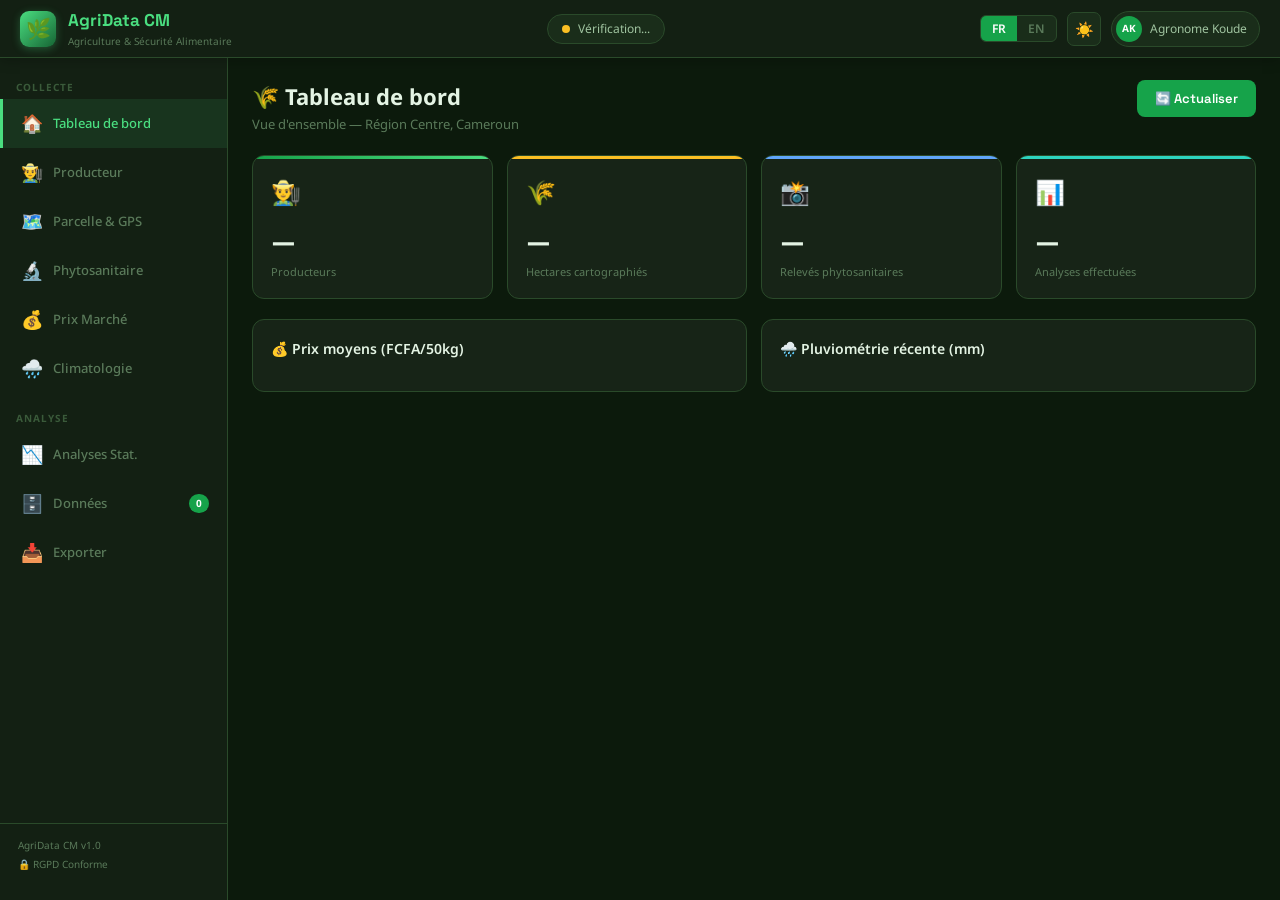
==== templates/index.html @ 1d59fea1 "feat: init repos" ====
<!DOCTYPE html>
<html lang="fr">
<head>
<meta charset="UTF-8">
<meta name="viewport" content="width=device-width, initial-scale=1.0">
<title>AgriData CM — Agriculture & Sécurité Alimentaire</title>
<link rel="preconnect" href="https://fonts.googleapis.com">
<link href="https://fonts.googleapis.com/css2?family=Space+Grotesk:wght@400;500;600;700&family=Noto+Sans:wght@400;500&display=swap" rel="stylesheet">
<link rel="stylesheet" href="/static/css/style.css">
</head>
<body class="dark">

<!-- NAV -->
<nav class="nav">
  <div class="nav-logo">
    <div class="logo-icon">🌿</div>
    <div>
      <div class="logo-text">AgriData CM</div>
      <span class="logo-sub">Agriculture &amp; Sécurité Alimentaire</span>
    </div>
  </div>
  <div class="nav-center">
    <div class="sync-chip" id="sync-chip">
      <span class="pulse-dot"></span>
      <span id="sync-label">Vérification...</span>
    </div>
  </div>
  <div class="nav-right">
    <div class="lang-toggle">
      <button class="lang-btn active" onclick="setLang('fr')">FR</button>
      <button class="lang-btn" onclick="setLang('en')">EN</button>
    </div>
    <button class="theme-btn" onclick="toggleTheme()" title="Thème">☀️</button>
    <div class="user-badge">
      <div class="user-avatar">AK</div>
      <span class="user-name">Agronome Koude</span>
    </div>
  </div>
</nav>

<div class="layout">
  <!-- SIDEBAR -->
  <aside class="sidebar">
    <div class="sidebar-section" data-i18n="s_collect">COLLECTE</div>
    <div class="nav-item active" onclick="showPage('dashboard')" id="nav-dashboard">
      <span class="ico">🏠</span><span class="lbl" data-i18n="nav_dashboard">Tableau de bord</span>
    </div>
    <div class="nav-item" onclick="showPage('producteur')" id="nav-producteur">
      <span class="ico">👨‍🌾</span><span class="lbl" data-i18n="nav_producteur">Producteur</span>
    </div>
    <div class="nav-item" onclick="showPage('parcelle')" id="nav-parcelle">
      <span class="ico">🗺️</span><span class="lbl" data-i18n="nav_parcelle">Parcelle &amp; GPS</span>
    </div>
    <div class="nav-item" onclick="showPage('phyto')" id="nav-phyto">
      <span class="ico">🔬</span><span class="lbl" data-i18n="nav_phyto">Phytosanitaire</span>
    </div>
    <div class="nav-item" onclick="showPage('marche')" id="nav-marche">
      <span class="ico">💰</span><span class="lbl" data-i18n="nav_marche">Prix Marché</span>
    </div>
    <div class="nav-item" onclick="showPage('climat')" id="nav-climat">
      <span class="ico">🌧️</span><span class="lbl" data-i18n="nav_climat">Climatologie</span>
    </div>
    <div class="sidebar-section" style="margin-top:10px" data-i18n="s_analyse">ANALYSE</div>
    <div class="nav-item" onclick="showPage('analyse')" id="nav-analyse">
      <span class="ico">📉</span><span class="lbl" data-i18n="nav_analyse">Analyses Stat.</span>
    </div>
    <div class="nav-item" onclick="showPage('donnees')" id="nav-donnees">
      <span class="ico">🗄️</span><span class="lbl" data-i18n="nav_donnees">Données</span>
      <span class="badge" id="badge-donnees">0</span>
    </div>
    <div class="nav-item" onclick="showPage('export')" id="nav-export">
      <span class="ico">📥</span><span class="lbl" data-i18n="nav_export">Exporter</span>
    </div>
    <div class="sidebar-bottom">
      <div style="font-size:10px;color:var(--text3)">AgriData CM v1.0</div>
      <div style="font-size:10px;color:var(--text3)">🔒 RGPD Conforme</div>
    </div>
  </aside>

  <!-- MAIN -->
  <main class="main">

    <!-- ════════════════════ DASHBOARD ════════════════════ -->
    <div class="page active" id="page-dashboard">
      <div class="page-header">
        <div>
          <div class="page-title">🌾 <span data-i18n="t_dashboard">Tableau de bord</span></div>
          <div class="page-sub" data-i18n="sub_dashboard">Vue d'ensemble — Région Centre, Cameroun</div>
        </div>
        <button class="btn btn-primary" onclick="loadDashboard()">🔄 Actualiser</button>
      </div>

      <div class="stats-grid" id="stats-grid">
        <div class="stat-card green"><div class="stat-ico">👨‍🌾</div><div class="stat-val" id="s-prod">—</div><div class="stat-lbl">Producteurs</div></div>
        <div class="stat-card amber"><div class="stat-ico">🌾</div><div class="stat-val" id="s-ha">—</div><div class="stat-lbl">Hectares cartographiés</div></div>
        <div class="stat-card blue"><div class="stat-ico">📸</div><div class="stat-val" id="s-phyto">—</div><div class="stat-lbl">Relevés phytosanitaires</div></div>
        <div class="stat-card teal"><div class="stat-ico">📊</div><div class="stat-val" id="s-analyse">—</div><div class="stat-lbl">Analyses effectuées</div></div>
      </div>

      <div class="grid-2">
        <div class="card">
          <div class="card-title">💰 Prix moyens (FCFA/50kg)</div>
          <div id="prix-bars"></div>
        </div>
        <div class="card">
          <div class="card-title">🌧️ Pluviométrie récente (mm)</div>
          <div id="pluie-bars"></div>
        </div>
      </div>
    </div>

    <!-- ════════════════════ PRODUCTEUR ════════════════════ -->
    <div class="page" id="page-producteur">
      <div class="page-header">
        <div>
          <div class="page-title">👨‍🌾 <span data-i18n="t_producteur">Fiche Producteur</span></div>
          <div class="page-sub" data-i18n="sub_producteur">Recensement des producteurs agricoles</div>
        </div>
        <button class="btn btn-secondary" onclick="showPage('liste-producteurs')">📋 Voir la liste</button>
      </div>
      <form id="form-producteur" onsubmit="submitProducteur(event)">
        <div class="form-section">
          <div class="form-section-title">👤 Identité</div>
          <div class="form-grid">
            <div class="field"><label>Nom complet *</label><input name="nom" type="text" placeholder="Ex: Jean Mbarga" required></div>
            <div class="field"><label>Téléphone</label><input name="telephone" type="tel" placeholder="+237 6XX XXX XXX"></div>
            <div class="field"><label>Localité / Village</label><input name="localite" type="text" placeholder="Ex: Obala, Mfou..."></div>
            <div class="field"><label>Département</label>
              <select name="departement">
                <option>Mfoundi</option><option>Haute-Sanaga</option><option>Lekié</option>
                <option>Mbam-et-Inoubou</option><option>Nyong-et-Kellé</option>
                <option>Nyong-et-So'o</option><option>Nyong-et-Mfoumou</option>
              </select>
            </div>
            <div class="field"><label>Sexe</label>
              <select name="sexe"><option>Masculin</option><option>Féminin</option></select>
            </div>
            <div class="field"><label>Âge</label><input name="age" type="number" min="15" max="99" placeholder="Ex: 42"></div>
          </div>
        </div>
        <div class="form-section">
          <div class="form-section-title">🏠 Ménage &amp; Coopérative</div>
          <div class="form-grid">
            <div class="field"><label>Taille du ménage</label><input name="taille_menage" type="number" min="1" placeholder="Ex: 6"></div>
            <div class="field"><label>Actifs agricoles</label><input name="actifs_agricoles" type="number" min="0" placeholder="Ex: 3"></div>
            <div class="field"><label>Appartient à une GIC/Coopérative</label>
              <select name="appartient_gic" onchange="toggleGIC(this)">
                <option value="0">Non</option><option value="1">Oui</option>
              </select>
            </div>
            <div class="field" id="field-gic" style="display:none"><label>Nom de la GIC</label><input name="nom_gic" type="text" placeholder="Ex: SAGRIMA, CAPLAMI..."></div>
            <div class="field"><label>Culture principale</label>
              <select name="culture_principale">
                <option>Maïs</option><option>Cacao</option><option>Manioc</option><option>Plantain</option>
                <option>Oignon</option><option>Tomate</option><option>Café</option><option>Riz</option><option>Autre</option>
              </select>
            </div>
          </div>
        </div>
        <div class="form-section">
          <div class="form-section-title">🔒 Consentement RGPD</div>
          <div class="rgpd-box">
            📋 Les données collectées sont utilisées uniquement à des fins de recherche agricole et de sécurité alimentaire. Conformément à la loi camerounaise n°2010/012, vous pouvez demander l'accès, la rectification ou la suppression de vos données à tout moment.
          </div>
          <label class="checkbox-label">
            <input type="checkbox" name="consentement_rgpd" value="1" required>
            <span>Je consens au traitement de mes données personnelles *</span>
          </label>
        </div>
        <div class="btn-row">
          <button type="button" class="btn btn-secondary" onclick="resetForm('form-producteur')">🗑️ Annuler</button>
          <button type="submit" class="btn btn-primary">💾 Enregistrer producteur</button>
        </div>
      </form>
    </div>

    <!-- ════════════════════ LISTE PRODUCTEURS ════════════════════ -->
    <div class="page" id="page-liste-producteurs">
      <div class="page-header">
        <div><div class="page-title">📋 Liste des Producteurs</div></div>
        <button class="btn btn-primary" onclick="showPage('producteur')">➕ Nouveau</button>
      </div>
      <div class="card">
        <div id="table-producteurs"><div class="loading">Chargement...</div></div>
      </div>
    </div>

    <!-- ════════════════════ PARCELLE & GPS ════════════════════ -->
    <div class="page" id="page-parcelle">
      <div class="page-header">
        <div><div class="page-title">🗺️ Parcelle &amp; GPS</div>
        <div class="page-sub">Tracé polygone &amp; calcul automatique de superficie</div></div>
      </div>
      <div class="form-section">
        <div class="form-section-title">👤 Producteur associé</div>
        <div class="form-grid">
          <div class="field field-full">
            <label>Sélectionner un producteur *</label>
            <select id="select-producteur-parcelle"><option value="">-- Choisir --</option></select>
          </div>
        </div>
      </div>
      <div class="form-section">
        <div class="form-section-title">📍 Tracé GPS — Polygone</div>
        <div class="gps-status-bar">
          <div class="gps-status active" id="gps-status">
            <span class="pulse"></span><span id="gps-label-text">Activation GPS...</span>
          </div>
          <div class="gps-accuracy" id="gps-accuracy"></div>
        </div>
        <div class="gps-coords" id="gps-coords">
          <div class="gps-item"><span class="gps-lbl">Latitude</span><span class="gps-val" id="gps-lat">—</span></div>
          <div class="gps-item"><span class="gps-lbl">Longitude</span><span class="gps-val" id="gps-lng">—</span></div>
          <div class="gps-item"><span class="gps-lbl">Altitude</span><span class="gps-val" id="gps-alt">—</span></div>
        </div>
        <div class="map-container" id="map-container">
          <div class="map-grid"></div>
          <div class="map-canvas" id="map-canvas"></div>
          <div class="map-hint" id="map-hint">🗺️ Activez le GPS et ajoutez des points pour tracer le périmètre du champ</div>
        </div>
        <div id="polygon-points-container" style="margin-top:10px">
          <div style="font-size:12px;color:var(--text3);margin-bottom:6px">Points enregistrés :</div>
          <div id="polygon-pts" class="polygon-pts"></div>
        </div>
        <div class="gps-actions">
          <button class="btn btn-primary" onclick="addGPSPoint()" id="btn-add-pt">📍 Ajouter point GPS</button>
          <button class="btn btn-secondary" onclick="undoLastPoint()">↩️ Annuler dernier</button>
          <button class="btn btn-danger" onclick="clearPolygon()">🗑️ Effacer tout</button>
          <div class="superficie-display">
            <span class="sup-label">Surface calculée</span>
            <span class="sup-value" id="superficie">0.00 ha</span>
          </div>
        </div>
      </div>
      <div class="form-section">
        <div class="form-section-title">🌱 Caractéristiques</div>
        <div class="form-grid">
          <div class="field"><label>Type de sol</label>
            <select id="parc-type-sol"><option>Ferrallitique (rouge)</option><option>Hydromorphe</option><option>Volcanique</option><option>Sablonneux</option><option>Argileux</option></select>
          </div>
          <div class="field"><label>Culture principale</label>
            <select id="parc-culture"><option>Maïs</option><option>Cacao</option><option>Manioc</option><option>Plantain</option><option>Tomate</option><option>Oignon</option></select>
          </div>
          <div class="field"><label>Méthode de mesure</label>
            <select id="parc-methode"><option>Tracé polygone GPS</option><option>Estimation manuelle</option><option>Arpentage</option></select>
          </div>
          <div class="field"><label>Type de terrain</label>
            <select id="parc-terrain"><option>Plaine</option><option>Colline</option><option>Bas-fond</option><option>Plateau</option></select>
          </div>
          <div class="field field-full"><label>Observations</label><textarea id="parc-obs" placeholder="Notes complémentaires..."></textarea></div>
        </div>
      </div>
      <div class="btn-row">
        <button class="btn btn-secondary" onclick="clearPolygon()">🔄 Recommencer</button>
        <button class="btn btn-primary" onclick="saveParcelle()">💾 Enregistrer parcelle</button>
      </div>
    </div>

    <!-- ════════════════════ PHYTOSANITAIRE ════════════════════ -->
    <div class="page" id="page-phyto">
      <div class="page-header">
        <div><div class="page-title">🔬 Relevé Phytosanitaire</div>
        <div class="page-sub">Capture photo sécurisée — EXIF automatiques</div></div>
      </div>
      <div class="form-section">
        <div class="form-section-title">📸 Capture d'image</div>
        <div class="alert-warning">
          🔒 Import depuis galerie désactivé — Seule la capture en direct est autorisée (GPS + horodatage EXIF intégrés automatiquement)
        </div>
        <div class="photo-area" id="photo-area" onclick="triggerCamera()">
          <span style="font-size:36px">📷</span>
          <p>Appuyer pour ouvrir l'appareil photo</p>
          <p style="font-size:11px;margin-top:4px;color:var(--text3)">Feuilles · Tiges · Fruits · Racines</p>
        </div>
        <input type="file" id="camera-input" accept="image/*" capture="environment" style="display:none" onchange="handlePhotoCapture(this)">
        <div id="photo-preview-container">
          <div id="photo-thumbs" class="photo-thumbs"></div>
          <div id="exif-display" style="display:none" class="exif-info"></div>
        </div>
      </div>
      <form id="form-phyto" onsubmit="submitPhyto(event)">
        <div class="form-section">
          <div class="form-section-title">🌿 Diagnostic</div>
          <div class="form-grid">
            <div class="field"><label>Organe observé</label>
              <select name="organe"><option>Feuille</option><option>Tige</option><option>Fruit</option><option>Racine</option><option>Graine</option></select>
            </div>
            <div class="field"><label>Symptôme</label>
              <select name="symptome"><option>Taches foliaires</option><option>Jaunissement</option><option>Pourriture</option><option>Galerie d'insecte</option><option>Fonte de semis</option><option>Mildiou</option><option>Autre</option></select>
            </div>
            <div class="field"><label>Sévérité</label>
              <select name="severite"><option>Légère (&lt;10%)</option><option>Modérée (10–30%)</option><option>Grave (&gt;30%)</option></select>
            </div>
            <div class="field"><label>Culture</label>
              <select name="culture"><option>Maïs</option><option>Cacao</option><option>Manioc</option><option>Plantain</option><option>Tomate</option><option>Autre</option></select>
            </div>
            <div class="field field-full"><label>Description</label><textarea name="description" placeholder="Décrivez ce que vous observez..."></textarea></div>
          </div>
        </div>
        <div class="btn-row">
          <button type="button" class="btn btn-secondary" onclick="resetForm('form-phyto')">🗑️ Annuler</button>
          <button type="submit" class="btn btn-primary">💾 Enregistrer relevé</button>
        </div>
      </form>
    </div>

    <!-- ════════════════════ MARCHÉ ════════════════════ -->
    <div class="page" id="page-marche">
      <div class="page-header">
        <div><div class="page-title">💰 Prix Marché</div>
        <div class="page-sub">Saisie des prix locaux (FCFA / sac 50 kg)</div></div>
      </div>
      <form id="form-marche" onsubmit="submitMarche(event)">
        <div class="form-section">
          <div class="form-section-title">🏪 Informations</div>
          <div class="form-grid">
            <div class="field"><label>Marché *</label>
              <select name="marche" required>
                <option>Mfoundi (Yaoundé)</option><option>Sandaga (Douala)</option>
                <option>Mvog-Mbi</option><option>Nkolbisson</option>
                <option>Bafoussam Marché A</option><option>Garoua Grand Marché</option>
                <option>Maroua Central</option><option>Bertoua Marché</option>
              </select>
            </div>
            <div class="field"><label>Date de relevé *</label><input name="date_releve" type="date" required></div>
          </div>
        </div>
        <div class="form-section">
          <div class="form-section-title">📦 Prix par produit (FCFA / 50 kg)</div>
          <div class="form-grid-3" id="prix-inputs">
            <div class="field"><label>🌽 Maïs</label><div class="input-unit"><input name="prix_Maïs" type="number" min="0" placeholder="0"><span class="unit">FCFA</span></div></div>
            <div class="field"><label>🍫 Cacao</label><div class="input-unit"><input name="prix_Cacao" type="number" min="0" placeholder="0"><span class="unit">FCFA</span></div></div>
            <div class="field"><label>🧅 Oignon</label><div class="input-unit"><input name="prix_Oignon" type="number" min="0" placeholder="0"><span class="unit">FCFA</span></div></div>
            <div class="field"><label>🍠 Manioc</label><div class="input-unit"><input name="prix_Manioc" type="number" min="0" placeholder="0"><span class="unit">FCFA</span></div></div>
            <div class="field"><label>🍌 Plantain (régime)</label><div class="input-unit"><input name="prix_Plantain" type="number" min="0" placeholder="0"><span class="unit">FCFA</span></div></div>
            <div class="field"><label>🍅 Tomate (filet)</label><div class="input-unit"><input name="prix_Tomate" type="number" min="0" placeholder="0"><span class="unit">FCFA</span></div></div>
            <div class="field"><label>☕ Café Arabica</label><div class="input-unit"><input name="prix_Café" type="number" min="0" placeholder="0"><span class="unit">FCFA</span></div></div>
            <div class="field"><label>🌾 Riz local</label><div class="input-unit"><input name="prix_Riz" type="number" min="0" placeholder="0"><span class="unit">FCFA</span></div></div>
            <div class="field"><label>🫘 Haricot</label><div class="input-unit"><input name="prix_Haricot" type="number" min="0" placeholder="0"><span class="unit">FCFA</span></div></div>
          </div>
        </div>
        <div class="btn-row">
          <button type="button" class="btn btn-secondary" onclick="resetForm('form-marche')">🗑️ Annuler</button>
          <button type="submit" class="btn btn-primary">💾 Enregistrer les prix</button>
        </div>
      </form>
    </div>

    <!-- ════════════════════ CLIMATOLOGIE ════════════════════ -->
    <div class="page" id="page-climat">
      <div class="page-header">
        <div><div class="page-title">🌧️ Climatologie</div>
        <div class="page-sub">Pluviométrie et données météo déclaratives</div></div>
      </div>
      <form id="form-climat" onsubmit="submitClimat(event)">
        <div class="form-section">
          <div class="form-section-title">🌦️ Relevé Pluviométrique</div>
          <div class="form-grid">
            <div class="field"><label>Localité</label><input name="localite" type="text" placeholder="Ex: Yaoundé, Bafoussam..."></div>
            <div class="field"><label>Mois / Année *</label><input name="mois_annee" type="month" required></div>
            <div class="field"><label>Pluviométrie totale (mm)</label><input name="pluviometrie_mm" type="number" min="0" step="0.1" placeholder="Ex: 142"></div>
            <div class="field"><label>Nombre de jours de pluie</label><input name="jours_pluie" type="number" min="0" max="31" placeholder="Ex: 18"></div>
            <div class="field"><label>Intensité maximale (mm/j)</label><input name="intensite_max" type="number" min="0" step="0.1" placeholder="Ex: 32"></div>
            <div class="field"><label>Température moyenne (°C)</label><input name="temp_moyenne" type="number" min="-5" max="50" step="0.1" placeholder="Ex: 24"></div>
            <div class="field"><label>Humidité relative (%)</label><input name="humidite_moy" type="number" min="0" max="100" placeholder="Ex: 78"></div>
            <div class="field"><label>Événement remarquable</label>
              <select name="evenement"><option>Aucun</option><option>Sécheresse</option><option>Inondation</option><option>Grêle</option><option>Vents violents</option><option>Brouillard dense</option></select>
            </div>
            <div class="field field-full"><label>Notes</label><textarea name="notes" placeholder="Observations complémentaires..."></textarea></div>
          </div>
        </div>
        <div class="btn-row">
          <button type="button" class="btn btn-secondary" onclick="resetForm('form-climat')">🗑️ Annuler</button>
          <button type="submit" class="btn btn-primary">💾 Enregistrer</button>
        </div>
      </form>
    </div>

    <!-- ════════════════════ ANALYSES ════════════════════ -->
    <div class="page" id="page-analyse">
      <div class="page-header">
        <div><div class="page-title">📉 Analyses Statistiques</div>
        <div class="page-sub">Moteur Python — Résultats en temps réel</div></div>
      </div>
      <div class="analysis-grid">
        <div class="analysis-card" onclick="lancerAnalyse('regression_simple')">
          <span class="a-ico">📈</span>
          <h4>Régression Linéaire Simple</h4>
          <p>Relation entre 2 variables (ex: pluie → rendement)</p>
          <span class="a-tag">Y = a·X + b</span>
        </div>
        <div class="analysis-card" onclick="lancerAnalyse('regression_multiple')">
          <span class="a-ico">📊</span>
          <h4>Régression Multiple</h4>
          <p>Impact combiné de plusieurs facteurs</p>
          <span class="a-tag">Y = Σ aᵢ·Xᵢ + b</span>
        </div>
        <div class="analysis-card" onclick="lancerAnalyse('pca')">
          <span class="a-ico">🔻</span>
          <h4>Réduction Dimensionnalité</h4>
          <p>PCA pour visualiser des données complexes</p>
          <span class="a-tag">PCA · ACP</span>
        </div>
        <div class="analysis-card" onclick="lancerAnalyse('classification_supervisee')">
          <span class="a-ico">🌳</span>
          <h4>Classification Supervisée</h4>
          <p>Prédiction de maladies, rendement faible/fort</p>
          <span class="a-tag">KNN · SVM · RF</span>
        </div>
        <div class="analysis-card" onclick="lancerAnalyse('clustering')">
          <span class="a-ico">🔵</span>
          <h4>Clustering (Non-Supervisé)</h4>
          <p>Regroupement de parcelles similaires</p>
          <span class="a-tag">K-Means</span>
        </div>
        <div class="analysis-card" onclick="lancerAnalyse('stats_descriptives')">
          <span class="a-ico">📋</span>
          <h4>Statistiques Descriptives</h4>
          <p>Moyennes, médianes, quartiles, distributions</p>
          <span class="a-tag">Exploratoire</span>
        </div>
      </div>
      <div class="card" id="analyse-result-container" style="display:none">
        <div class="card-title">📐 Résultats</div>
        <div id="analyse-spinner" class="loading" style="display:none">⏳ Analyse en cours...</div>
        <div id="analyse-result"></div>
      </div>
    </div>

    <!-- ════════════════════ DONNÉES ════════════════════ -->
    <div class="page" id="page-donnees">
      <div class="page-header">
        <div><div class="page-title">🗄️ Données Collectées</div></div>
      </div>
      <div class="tabs" id="data-tabs">
        <div class="tab active" onclick="loadTable('producteurs', this)">👨‍🌾 Producteurs</div>
        <div class="tab" onclick="loadTable('parcelles', this)">🗺️ Parcelles</div>
        <div class="tab" onclick="loadTable('prix_marche', this)">💰 Prix</div>
        <div class="tab" onclick="loadTable('phyto', this)">🔬 Phyto</div>
        <div class="tab" onclick="loadTable('climatologie', this)">🌧️ Climat</div>
        <div class="tab" onclick="loadTable('analyses', this)">📉 Analyses</div>
      </div>
      <div class="card" style="overflow-x:auto">
        <div id="data-table-container"><div class="loading">Chargement...</div></div>
      </div>
    </div>

    <!-- ════════════════════ EXPORT ════════════════════ -->
    <div class="page" id="page-export">
      <div class="page-header">
        <div><div class="page-title">📥 Exportation</div>
        <div class="page-sub">CSV · JSON · Rapport HTML — Gzip REST</div></div>
      </div>
      <div class="form-section">
        <div class="form-section-title">⚙️ Options</div>
        <div class="form-grid">
          <div class="field"><label>Table à exporter</label>
            <select id="exp-table">
              <option value="producteurs">Producteurs</option>
              <option value="parcelles">Parcelles</option>
              <option value="prix_marche">Prix marchés</option>
              <option value="phyto">Phytosanitaire</option>
              <option value="climatologie">Climatologie</option>
              <option value="analyses">Analyses</option>
            </select>
          </div>
        </div>
      </div>
      <div class="export-grid">
        <div class="export-card" onclick="exportData('csv')">
          <div class="exp-ico">📄</div>
          <div class="exp-title">CSV</div>
          <div class="exp-desc">Compatible Excel, R, Python, SPSS</div>
          <button class="btn btn-secondary" style="margin-top:12px;width:100%">Télécharger CSV</button>
        </div>
        <div class="export-card" onclick="exportData('json')">
          <div class="exp-ico">🔧</div>
          <div class="exp-title">JSON</div>
          <div class="exp-desc">API REST, intégration systèmes</div>
          <button class="btn btn-secondary" style="margin-top:12px;width:100%">Télécharger JSON</button>
        </div>
        <div class="export-card" onclick="exportRapport()">
          <div class="exp-ico">📑</div>
          <div class="exp-title">Rapport HTML</div>
          <div class="exp-desc">Rapport complet avec statistiques</div>
          <button class="btn btn-secondary" style="margin-top:12px;width:100%">Générer Rapport</button>
        </div>
      </div>
      <div class="card" style="margin-top:16px">
        <div class="card-title">🔄 Statut Synchronisation</div>
        <div id="sync-status-detail"><div class="loading">Vérification...</div></div>
        <div style="margin-top:12px">
          <button class="btn btn-primary" onclick="syncAll()">🔄 Synchroniser tout</button>
        </div>
      </div>
    </div>

  </main>
</div>

<!-- TOAST -->
<div class="toast" id="toast"></div>

<script src="/static/js/app.js"></script>
</body>
</html>
---- static/css/style.css ----
/* ══════════════════════════════════════════════
   AgriData CM — Design System
   Thème Sombre/Claire · Agriculture Cameroun
═══════════════════════════════════════════════ */
*, *::before, *::after { margin: 0; padding: 0; box-sizing: border-box; }

/* ── Variables thème SOMBRE ── */
:root {
  --bg: #0c1a0c; --bg2: #132013; --bg3: #1a2d1a; --card: #172417;
  --border: #2a4a2a; --border2: #3a5a3a;
  --green: #4ade80; --green2: #22c55e; --green3: #16a34a; --green4: #166534;
  --greenDim: #86efac; --greenAlpha: rgba(74,222,128,.1);
  --amber: #fbbf24; --amberDim: #fde68a; --amberAlpha: rgba(251,191,36,.1);
  --blue: #60a5fa; --blueAlpha: rgba(96,165,250,.1);
  --teal: #2dd4bf; --tealAlpha: rgba(45,212,191,.1);
  --red: #f87171; --redAlpha: rgba(248,113,113,.1);
  --text: #e4f4e4; --text2: #a0c4a0; --text3: #5a7a5a; --text4: #3a5a3a;
  --radius: 12px; --radius-sm: 8px; --radius-xs: 5px;
  --shadow: 0 4px 24px rgba(0,0,0,.4);
  --font-head: 'Space Grotesk', sans-serif;
  --font-body: 'Noto Sans', sans-serif;
  --nav-h: 58px; --sidebar-w: 228px;
  --transition: .18s ease;
}

/* ── Thème CLAIR ── */
body.light {
  --bg: #f0f7f0; --bg2: #ffffff; --bg3: #f5faf5; --card: #ffffff;
  --border: #c8e0c8; --border2: #b0d0b0;
  --green3: #16a34a; --green4: #15803d;
  --text: #1a2e1a; --text2: #3a6a3a; --text3: #6a9a6a; --text4: #a0c0a0;
  --shadow: 0 4px 24px rgba(0,80,0,.08);
}

body {
  font-family: var(--font-body);
  background: var(--bg);
  color: var(--text);
  min-height: 100vh;
  font-size: 14px;
  line-height: 1.5;
}
h1,h2,h3,h4,h5 { font-family: var(--font-head); }
input, select, textarea, button { font-family: var(--font-body); }

/* ══ SCROLLBAR ══ */
::-webkit-scrollbar { width: 6px; height: 6px; }
::-webkit-scrollbar-track { background: var(--bg2); }
::-webkit-scrollbar-thumb { background: var(--border2); border-radius: 3px; }

/* ══ NAV ══ */
.nav {
  display: flex; align-items: center; justify-content: space-between;
  padding: 0 20px; height: var(--nav-h);
  background: var(--bg2); border-bottom: 1px solid var(--border);
  position: sticky; top: 0; z-index: 200;
  box-shadow: 0 2px 12px rgba(0,0,0,.25);
}
.nav-logo { display: flex; align-items: center; gap: 12px; }
.logo-icon {
  width: 36px; height: 36px;
  background: linear-gradient(135deg, #4ade80, #166534);
  border-radius: 9px; display: flex; align-items: center; justify-content: center;
  font-size: 20px; box-shadow: 0 2px 8px rgba(74,222,128,.3);
}
.logo-text { font-family: var(--font-head); font-weight: 700; font-size: 17px; color: var(--green); }
.logo-sub { font-size: 10px; color: var(--text3); display: block; }
.nav-center { flex: 1; display: flex; justify-content: center; }
.sync-chip {
  display: flex; align-items: center; gap: 8px;
  background: var(--bg3); border: 1px solid var(--border);
  border-radius: 20px; padding: 5px 14px; font-size: 12px; color: var(--text2);
}
.pulse-dot {
  width: 8px; height: 8px; border-radius: 50%; background: var(--amber);
  animation: blink 1.4s infinite;
}
.pulse-dot.ok { background: var(--green); }
@keyframes blink { 0%,100%{opacity:1} 50%{opacity:.3} }
.nav-right { display: flex; align-items: center; gap: 10px; }
.lang-toggle { display: flex; background: var(--bg3); border-radius: 6px; border: 1px solid var(--border); overflow: hidden; }
.lang-btn { padding: 4px 11px; font-size: 12px; font-weight: 600; border: none; background: transparent; cursor: pointer; color: var(--text3); transition: var(--transition); }
.lang-btn.active { background: var(--green3); color: #fff; }
.theme-btn { width: 34px; height: 34px; border-radius: 7px; border: 1px solid var(--border); background: var(--bg3); cursor: pointer; display: flex; align-items: center; justify-content: center; font-size: 15px; transition: var(--transition); }
.theme-btn:hover { border-color: var(--green3); }
.user-badge { display: flex; align-items: center; gap: 8px; background: var(--bg3); border: 1px solid var(--border); border-radius: 20px; padding: 4px 12px 4px 4px; }
.user-avatar { width: 26px; height: 26px; border-radius: 50%; background: var(--green3); display: flex; align-items: center; justify-content: center; font-size: 10px; font-weight: 700; color: #fff; }
.user-name { font-size: 12px; color: var(--text2); }

/* ══ LAYOUT ══ */
.layout { display: flex; height: calc(100vh - var(--nav-h)); }

/* ══ SIDEBAR ══ */
.sidebar {
  width: var(--sidebar-w); min-width: var(--sidebar-w);
  background: var(--bg2); border-right: 1px solid var(--border);
  display: flex; flex-direction: column; padding: 14px 0;
  overflow-y: auto;
}
.sidebar-section {
  padding: 8px 16px 4px; font-size: 10px; font-weight: 700;
  color: var(--text4); text-transform: uppercase; letter-spacing: 1px;
}
.nav-item {
  display: flex; align-items: center; gap: 10px;
  padding: 11px 18px; cursor: pointer; color: var(--text3);
  border-left: 3px solid transparent; transition: var(--transition);
}
.nav-item:hover { background: var(--bg3); color: var(--text); }
.nav-item.active { background: var(--greenAlpha); color: var(--green); border-left-color: var(--green); }
.nav-item .ico { font-size: 18px; width: 22px; text-align: center; flex-shrink: 0; }
.nav-item .lbl { font-size: 13px; font-weight: 500; }
.nav-item .badge {
  margin-left: auto; background: var(--green3); color: #fff;
  font-size: 10px; padding: 2px 7px; border-radius: 10px; font-weight: 700;
}
.sidebar-bottom { margin-top: auto; padding: 14px 18px; border-top: 1px solid var(--border); display: flex; flex-direction: column; gap: 4px; }

/* ══ MAIN ══ */
.main { flex: 1; overflow-y: auto; padding: 22px 24px; }
.page { display: none; }
.page.active { display: block; }

.page-header { display: flex; align-items: flex-start; justify-content: space-between; margin-bottom: 20px; }
.page-title { font-size: 22px; font-weight: 700; color: var(--text); }
.page-sub { font-size: 13px; color: var(--text3); margin-top: 2px; }

/* ══ STAT CARDS ══ */
.stats-grid { display: grid; grid-template-columns: repeat(4, 1fr); gap: 14px; margin-bottom: 20px; }
.stat-card {
  background: var(--card); border: 1px solid var(--border);
  border-radius: var(--radius); padding: 18px; position: relative;
  overflow: hidden; transition: var(--transition);
}
.stat-card:hover { transform: translateY(-2px); box-shadow: var(--shadow); }
.stat-card::before { content: ''; position: absolute; top: 0; left: 0; right: 0; height: 3px; }
.stat-card.green::before { background: linear-gradient(90deg, var(--green3), var(--green)); }
.stat-card.amber::before { background: var(--amber); }
.stat-card.blue::before { background: var(--blue); }
.stat-card.teal::before { background: var(--teal); }
.stat-ico { font-size: 24px; margin-bottom: 10px; }
.stat-val { font-size: 28px; font-weight: 700; font-family: var(--font-head); color: var(--text); }
.stat-lbl { font-size: 11px; color: var(--text3); margin-top: 2px; }

/* ══ GRID ══ */
.grid-2 { display: grid; grid-template-columns: 1fr 1fr; gap: 14px; margin-bottom: 14px; }
.grid-3 { display: grid; grid-template-columns: 1fr 1fr 1fr; gap: 14px; }

/* ══ CARD ══ */
.card {
  background: var(--card); border: 1px solid var(--border);
  border-radius: var(--radius); padding: 18px; margin-bottom: 14px;
}
.card-title {
  font-size: 14px; font-weight: 600; color: var(--text);
  margin-bottom: 14px; display: flex; align-items: center; gap: 8px;
}

/* ══ FORM ══ */
.form-section {
  background: var(--card); border: 1px solid var(--border);
  border-radius: var(--radius); padding: 20px; margin-bottom: 16px;
}
.form-section-title {
  font-size: 14px; font-weight: 600; color: var(--green);
  margin-bottom: 16px; padding-bottom: 10px;
  border-bottom: 1px solid var(--border);
  display: flex; align-items: center; gap: 8px;
}
.form-grid { display: grid; grid-template-columns: 1fr 1fr; gap: 12px; }
.form-grid-3 { display: grid; grid-template-columns: repeat(3, 1fr); gap: 12px; }
.field { display: flex; flex-direction: column; gap: 5px; }
.field-full { grid-column: 1 / -1; }
label { font-size: 12px; color: var(--text3); font-weight: 500; }
input, select, textarea {
  background: var(--bg3); border: 1px solid var(--border);
  border-radius: var(--radius-sm); padding: 9px 12px;
  color: var(--text); font-size: 13px; transition: var(--transition); width: 100%;
}
input:focus, select:focus, textarea:focus {
  outline: none; border-color: var(--green3);
  box-shadow: 0 0 0 2px rgba(22,163,74,.15);
}
select option { background: var(--bg3); color: var(--text); }
textarea { resize: vertical; min-height: 72px; }
.input-unit { position: relative; }
.input-unit input { padding-right: 52px; }
.unit { position: absolute; right: 10px; top: 50%; transform: translateY(-50%); font-size: 11px; color: var(--text3); font-weight: 600; pointer-events: none; }
.checkbox-label { display: flex; align-items: flex-start; gap: 10px; cursor: pointer; font-size: 13px; color: var(--text); }
.checkbox-label input[type=checkbox] { width: 16px; height: 16px; accent-color: var(--green3); margin-top: 2px; flex-shrink: 0; }
.rgpd-box {
  background: rgba(74,222,128,.05); border: 1px solid rgba(74,222,128,.2);
  border-radius: var(--radius-sm); padding: 12px; font-size: 12px;
  color: var(--text2); line-height: 1.6; margin-bottom: 12px;
}
.alert-warning {
  background: var(--redAlpha); border: 1px solid rgba(248,113,113,.25);
  border-radius: var(--radius-sm); padding: 10px 14px;
  font-size: 12px; color: var(--red); margin-bottom: 12px;
}

/* ══ BUTTONS ══ */
.btn {
  padding: 10px 18px; border-radius: var(--radius-sm); border: none;
  cursor: pointer; font-weight: 600; font-size: 13px;
  font-family: var(--font-head); display: inline-flex; align-items: center;
  gap: 8px; transition: var(--transition);
}
.btn-primary { background: var(--green3); color: #fff; }
.btn-primary:hover { background: var(--green2); transform: translateY(-1px); }
.btn-secondary { background: var(--bg3); color: var(--text); border: 1px solid var(--border); }
.btn-secondary:hover { border-color: var(--green3); color: var(--green); }
.btn-danger { background: rgba(127,29,29,.6); color: var(--red); border: 1px solid rgba(153,27,27,.5); }
.btn-amber { background: var(--amberAlpha); color: var(--amber); border: 1px solid rgba(251,191,36,.3); }
.btn-row { display: flex; gap: 10px; margin-top: 18px; justify-content: flex-end; }

/* ══ GPS ══ */
.gps-status-bar { display: flex; align-items: center; justify-content: space-between; margin-bottom: 12px; }
.gps-status {
  display: inline-flex; align-items: center; gap: 8px;
  padding: 7px 14px; border-radius: 20px; font-size: 12px; font-weight: 500;
}
.gps-status.active { background: var(--greenAlpha); color: var(--green); border: 1px solid rgba(74,222,128,.2); }
.gps-status.inactive { background: var(--redAlpha); color: var(--red); border: 1px solid rgba(248,113,113,.2); }
.pulse { width: 8px; height: 8px; border-radius: 50%; background: currentColor; animation: blink 1s infinite; }
.gps-accuracy { font-size: 12px; color: var(--text3); }
.gps-coords {
  display: grid; grid-template-columns: repeat(3, 1fr); gap: 10px;
  background: var(--bg3); border: 1px solid var(--border);
  border-radius: var(--radius-sm); padding: 12px; margin-bottom: 12px;
}
.gps-item { display: flex; flex-direction: column; gap: 4px; }
.gps-lbl { font-size: 10px; color: var(--text3); text-transform: uppercase; letter-spacing: .5px; }
.gps-val { font-family: var(--font-head); font-size: 14px; font-weight: 600; color: var(--green); }
.map-container {
  background: var(--bg3); border: 1px solid var(--border);
  border-radius: var(--radius-sm); height: 220px;
  position: relative; overflow: hidden; display: flex; align-items: center; justify-content: center;
}
.map-grid {
  position: absolute; inset: 0;
  background-image: linear-gradient(var(--border) 1px, transparent 1px),
                    linear-gradient(90deg, var(--border) 1px, transparent 1px);
  background-size: 22px 22px; opacity: .6;
}
.map-canvas { position: absolute; inset: 0; }
.map-hint { font-size: 13px; color: var(--text3); text-align: center; z-index: 1; padding: 16px; }
.polygon-pts { display: flex; gap: 6px; flex-wrap: wrap; }
.pt-badge {
  background: var(--greenAlpha); color: var(--green); font-size: 11px;
  padding: 3px 9px; border-radius: 5px; font-family: var(--font-head);
  border: 1px solid rgba(74,222,128,.2);
}
.gps-actions { display: flex; align-items: center; gap: 10px; margin-top: 12px; flex-wrap: wrap; }
.superficie-display { margin-left: auto; text-align: right; }
.sup-label { font-size: 11px; color: var(--text3); display: block; }
.sup-value { font-size: 26px; font-weight: 700; font-family: var(--font-head); color: var(--green); }

/* ══ PHOTO ══ */
.photo-area {
  border: 2px dashed var(--border2); border-radius: var(--radius-sm);
  padding: 28px; text-align: center; cursor: pointer;
  background: var(--bg3); transition: var(--transition); color: var(--text3);
}
.photo-area:hover { border-color: var(--green3); background: var(--greenAlpha); }
.photo-area p { font-size: 13px; margin-top: 8px; }
.photo-thumbs { display: flex; gap: 10px; flex-wrap: wrap; margin-top: 12px; }
.photo-thumb {
  width: 72px; height: 72px; border-radius: 8px;
  background: var(--bg3); border: 1px solid var(--border);
  overflow: hidden; position: relative; cursor: pointer;
}
.photo-thumb img { width: 100%; height: 100%; object-fit: cover; }
.photo-del {
  position: absolute; top: 3px; right: 3px;
  width: 18px; height: 18px; border-radius: 50%;
  background: var(--red); color: #fff; font-size: 10px;
  display: flex; align-items: center; justify-content: center; cursor: pointer;
}
.exif-info {
  background: var(--bg3); border: 1px solid var(--border);
  border-radius: var(--radius-sm); padding: 10px 14px;
  font-size: 11px; color: var(--text3); margin-top: 8px;
}

/* ══ BAR CHART ══ */
.bar-row { display: flex; align-items: center; gap: 10px; margin-bottom: 8px; }
.bar-label { font-size: 12px; color: var(--text3); width: 90px; text-align: right; flex-shrink: 0; }
.bar-track { flex: 1; height: 22px; background: var(--bg3); border-radius: 4px; overflow: hidden; }
.bar-fill { height: 100%; border-radius: 4px; display: flex; align-items: center; justify-content: flex-end; padding-right: 8px; transition: width .5s ease; }
.bar-fill.g { background: linear-gradient(90deg, rgba(74,222,128,.2), rgba(74,222,128,.55)); }
.bar-fill.a { background: linear-gradient(90deg, rgba(251,191,36,.2), rgba(251,191,36,.55)); }
.bar-fill.b { background: linear-gradient(90deg, rgba(96,165,250,.2), rgba(96,165,250,.55)); }
.bar-fill.t { background: linear-gradient(90deg, rgba(45,212,191,.2), rgba(45,212,191,.55)); }
.bar-val { font-size: 10px; font-weight: 600; color: var(--text2); white-space: nowrap; }

/* ══ ANALYSES ══ */
.analysis-grid { display: grid; grid-template-columns: repeat(3, 1fr); gap: 14px; margin-bottom: 18px; }
.analysis-card {
  background: var(--card); border: 1px solid var(--border);
  border-radius: var(--radius); padding: 18px; cursor: pointer; transition: var(--transition);
}
.analysis-card:hover { border-color: var(--green3); background: var(--greenAlpha); transform: translateY(-2px); box-shadow: var(--shadow); }
.a-ico { font-size: 30px; display: block; margin-bottom: 10px; }
.analysis-card h4 { font-size: 13px; font-weight: 600; color: var(--text); margin-bottom: 5px; }
.analysis-card p { font-size: 11px; color: var(--text3); line-height: 1.5; }
.a-tag { display: inline-block; background: var(--greenAlpha); color: var(--green); font-size: 10px; padding: 3px 8px; border-radius: 4px; margin-top: 8px; font-weight: 600; border: 1px solid rgba(74,222,128,.2); }

/* ══ RESULT TABLES ══ */
.result-grid { display: grid; grid-template-columns: repeat(2, 1fr); gap: 10px; margin-bottom: 14px; }
.result-item { background: var(--bg3); border: 1px solid var(--border); border-radius: var(--radius-sm); padding: 12px; }
.result-label { font-size: 11px; color: var(--text3); margin-bottom: 4px; }
.result-value { font-size: 20px; font-weight: 700; font-family: var(--font-head); color: var(--green); }
.result-sub { font-size: 11px; color: var(--text3); margin-top: 2px; }
.interp-box { background: var(--amberAlpha); border: 1px solid rgba(251,191,36,.25); border-radius: var(--radius-sm); padding: 12px 14px; font-size: 13px; color: var(--amberDim); margin-top: 12px; }

/* ══ DATA TABLE ══ */
.data-table { width: 100%; border-collapse: collapse; font-size: 12px; }
.data-table th { text-align: left; padding: 10px 12px; color: var(--text3); font-weight: 600; font-size: 11px; text-transform: uppercase; letter-spacing: .5px; border-bottom: 2px solid var(--border); white-space: nowrap; }
.data-table td { padding: 10px 12px; border-bottom: 1px solid rgba(42,74,42,.4); color: var(--text2); max-width: 200px; overflow: hidden; text-overflow: ellipsis; white-space: nowrap; }
.data-table tr:hover td { background: var(--greenAlpha); }
.status-pill { display: inline-flex; align-items: center; gap: 4px; padding: 2px 8px; border-radius: 10px; font-size: 10px; font-weight: 600; }
.status-pill.ok { background: var(--greenAlpha); color: var(--green); }
.status-pill.wait { background: var(--amberAlpha); color: var(--amber); }
.status-pill.local { background: var(--blueAlpha); color: var(--blue); }

/* ══ TABS ══ */
.tabs { display: flex; gap: 4px; background: var(--bg3); border: 1px solid var(--border); border-radius: var(--radius-sm); padding: 4px; margin-bottom: 14px; flex-wrap: wrap; }
.tab { flex: 1; padding: 8px 6px; border-radius: 6px; text-align: center; cursor: pointer; font-size: 12px; font-weight: 500; color: var(--text3); transition: var(--transition); white-space: nowrap; min-width: 80px; }
.tab:hover { color: var(--text); }
.tab.active { background: var(--green3); color: #fff; }

/* ══ EXPORT ══ */
.export-grid { display: grid; grid-template-columns: repeat(3, 1fr); gap: 14px; }
.export-card { background: var(--card); border: 1px solid var(--border); border-radius: var(--radius); padding: 20px; text-align: center; cursor: pointer; transition: var(--transition); }
.export-card:hover { border-color: var(--green3); transform: translateY(-2px); }
.exp-ico { font-size: 40px; margin-bottom: 10px; }
.exp-title { font-weight: 700; font-size: 15px; color: var(--text); margin-bottom: 5px; }
.exp-desc { font-size: 11px; color: var(--text3); line-height: 1.5; }

/* ══ SYNC STATUS ══ */
.sync-detail { display: grid; grid-template-columns: repeat(2, 1fr); gap: 10px; }
.sync-item { background: var(--bg3); border: 1px solid var(--border); border-radius: var(--radius-sm); padding: 12px; display: flex; justify-content: space-between; align-items: center; }
.sync-name { font-size: 12px; color: var(--text2); }
.sync-count { font-size: 18px; font-weight: 700; font-family: var(--font-head); }
.sync-count.ok { color: var(--green); }
.sync-count.warn { color: var(--amber); }

/* ══ TOAST ══ */
.toast {
  position: fixed; bottom: 24px; right: 24px;
  background: var(--green3); color: #fff;
  padding: 12px 18px; border-radius: var(--radius-sm);
  font-size: 13px; font-weight: 600;
  display: flex; align-items: center; gap: 10px;
  transform: translateY(80px); opacity: 0;
  transition: .3s cubic-bezier(.175,.885,.32,1.275);
  z-index: 999; box-shadow: 0 4px 20px rgba(0,0,0,.3);
  max-width: 340px;
}
.toast.show { transform: translateY(0); opacity: 1; }
.toast.error { background: #b91c1c; }
.toast.info { background: #1d4ed8; }

/* ══ LOADING ══ */
.loading { padding: 24px; text-align: center; color: var(--text3); font-size: 13px; }

/* ══ PROGRESS ══ */
.prog-wrap { margin-bottom: 12px; }
.prog-label { display: flex; justify-content: space-between; font-size: 12px; color: var(--text2); margin-bottom: 5px; }
.prog-bar { height: 6px; background: var(--bg3); border-radius: 3px; overflow: hidden; }
.prog-fill { height: 100%; border-radius: 3px; background: var(--green3); transition: width .5s ease; }
.prog-fill.amber { background: var(--amber); }

/* ══ RESPONSIVE ══ */
@media (max-width: 900px) {
  .stats-grid { grid-template-columns: repeat(2, 1fr); }
  .analysis-grid { grid-template-columns: repeat(2, 1fr); }
  .export-grid { grid-template-columns: 1fr 1fr; }
}
@media (max-width: 640px) {
  .sidebar { width: 64px; min-width: 64px; }
  .lbl, .badge, .sidebar-section, .sidebar-bottom { display: none; }
  .nav-item { justify-content: center; padding: 12px; }
  .stats-grid { grid-template-columns: repeat(2, 1fr); }
  .form-grid, .form-grid-3, .grid-2 { grid-template-columns: 1fr; }
  .analysis-grid { grid-template-columns: 1fr; }
  .export-grid { grid-template-columns: 1fr; }
}
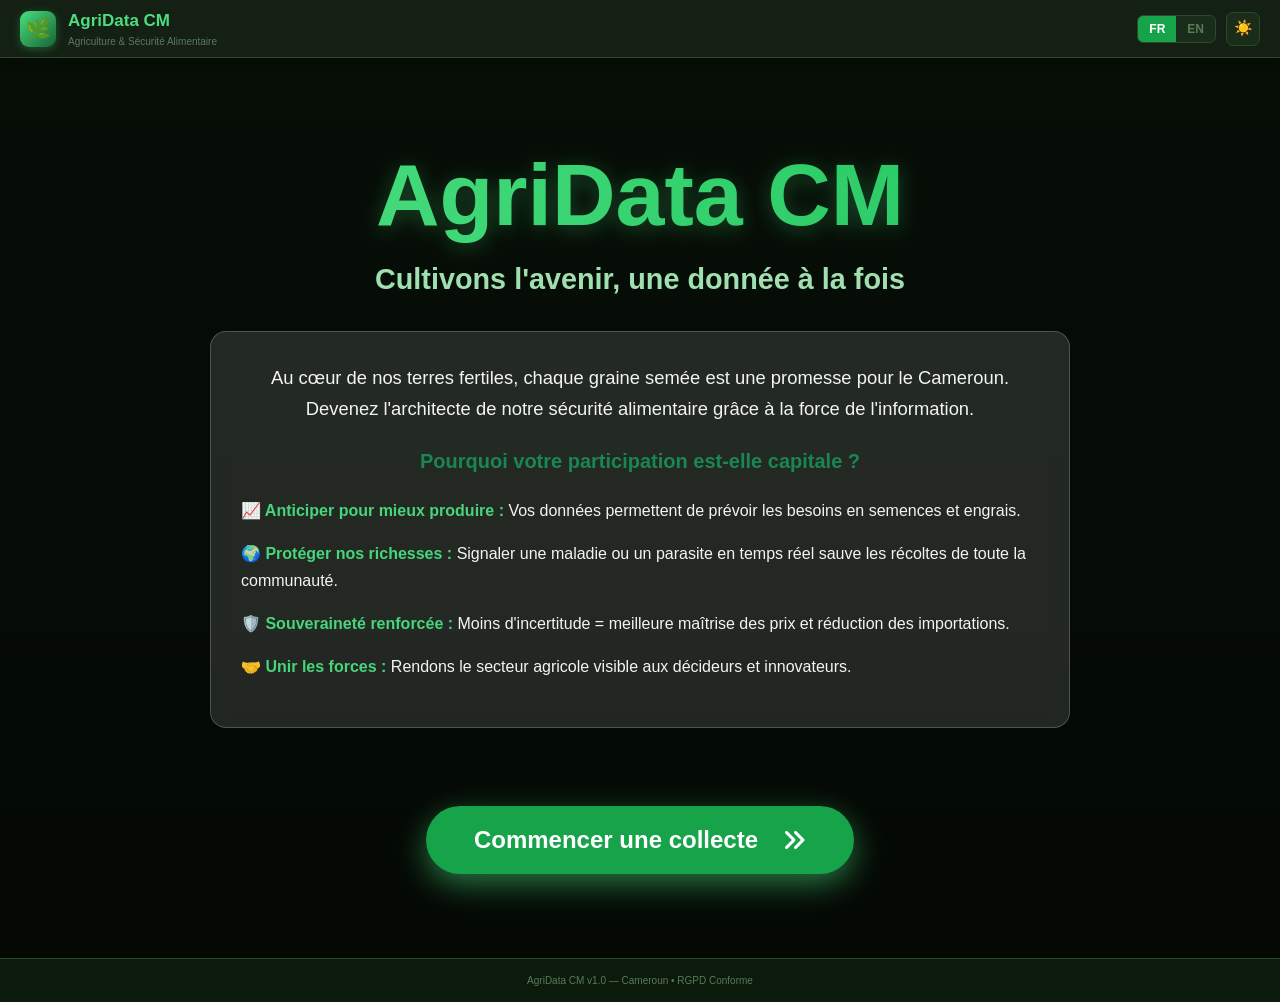
==== commit 2ca372d0: "feat: add laiding page" ====
--- a/templates/index.html
+++ b/templates/index.html
@@ -1,16 +1,229 @@
 <!DOCTYPE html>
 <html lang="fr">
 <head>
-<meta charset="UTF-8">
-<meta name="viewport" content="width=device-width, initial-scale=1.0">
-<title>AgriData CM — Agriculture & Sécurité Alimentaire</title>
-<link rel="preconnect" href="https://fonts.googleapis.com">
-<link href="https://fonts.googleapis.com/css2?family=Space+Grotesk:wght@400;500;600;700&family=Noto+Sans:wght@400;500&display=swap" rel="stylesheet">
-<link rel="stylesheet" href="/static/css/style.css">
+    <meta charset="UTF-8">
+    <meta name="viewport" content="width=device-width, initial-scale=1.0">
+    <title>AgriData CM — Agriculture & Sécurité Alimentaire</title>
+    
+    <!-- Bootstrap + Icons -->
+    <link href="https://cdn.jsdelivr.net/npm/bootstrap@5.3.0/dist/css/bootstrap.min.css" rel="stylesheet">
+    <link rel="stylesheet" href="https://cdnjs.cloudflare.com/ajax/libs/font-awesome/6.5.1/css/all.min.css">
+    
+    <!-- Favicon -->
+    <link rel="icon" type="image/png" href="favicon/favicon-96x96.png" sizes="96x96" />
+    <link rel="icon" type="image/svg+xml" href="favicon/favicon.svg" />
+    <link rel="shortcut icon" href="favicon/favicon.ico" />
+    <link rel="apple-touch-icon" sizes="180x180" href="favicon/apple-touch-icon.png" />
+    <link rel="manifest" href="favicon/site.webmanifest" />
+
+    <link rel="stylesheet" href="/static/css/style.css">
+    <style>
+        /*====================== NAV ==========================*/
+        *, *::before, *::after { margin: 0; padding: 0; box-sizing: border-box; }
+
+/* ── Variables thème SOMBRE ── */
+:root {
+  --bg: #0c1a0c; --bg2: #132013; --bg3: #1a2d1a; --card: #172417;
+  --border: #2a4a2a; --border2: #3a5a3a;
+  --green: #4ade80; --green2: #22c55e; --green3: #16a34a; --green4: #166534;
+  --greenDim: #86efac; --greenAlpha: rgba(74,222,128,.1);
+  --amber: #fbbf24; --amberDim: #fde68a; --amberAlpha: rgba(251,191,36,.1);
+  --blue: #60a5fa; --blueAlpha: rgba(96,165,250,.1);
+  --teal: #2dd4bf; --tealAlpha: rgba(45,212,191,.1);
+  --red: #f87171; --redAlpha: rgba(248,113,113,.1);
+  --text: #e4f4e4; --text2: #a0c4a0; --text3: #5a7a5a; --text4: #3a5a3a;
+  --radius: 12px; --radius-sm: 8px; --radius-xs: 5px;
+  --shadow: 0 4px 24px rgba(0,0,0,.4);
+  --font-head: 'Space Grotesk', sans-serif;
+  --font-body: 'Noto Sans', sans-serif;
+  --nav-h: 58px; --sidebar-w: 228px;
+  --transition: .18s ease;
+}
+
+/* ── Thème CLAIR ── */
+body.light {
+  --bg: #f0f7f0; --bg2: #ffffff; --bg3: #f5faf5; --card: #ffffff;
+  --border: #c8e0c8; --border2: #b0d0b0;
+  --green3: #16a34a; --green4: #15803d;
+  --text: #1a2e1a; --text2: #3a6a3a; --text3: #6a9a6a; --text4: #a0c0a0;
+  --shadow: 0 4px 24px rgba(0,80,0,.08);
+}
+
+body {
+  font-family: var(--font-body);
+  background: var(--bg);
+  color: var(--text);
+  min-height: 100vh;
+  font-size: 14px;
+  line-height: 1.5;
+}
+h1,h2,h3,h4,h5 { font-family: var(--font-head); }
+input, select, textarea, button { font-family: var(--font-body); }
+
+/* ══ SCROLLBAR ══ */
+::-webkit-scrollbar { width: 6px; height: 6px; }
+::-webkit-scrollbar-track { background: var(--bg2); }
+::-webkit-scrollbar-thumb { background: var(--border2); border-radius: 3px; }
+
+/* ══ NAV ══ */
+.nav {
+  display: flex; align-items: center; justify-content: space-between;
+  padding: 0 20px; height: var(--nav-h);
+  background: var(--bg2); border-bottom: 1px solid var(--border);
+  position: sticky; top: 0; z-index: 200;
+  box-shadow: 0 2px 12px rgba(0,0,0,.25);
+}
+.nav-logo { display: flex; align-items: center; gap: 12px; }
+.logo-icon {
+  width: 36px; height: 36px;
+  background: linear-gradient(135deg, #4ade80, #166534);
+  border-radius: 9px; display: flex; align-items: center; justify-content: center;
+  font-size: 20px; box-shadow: 0 2px 8px rgba(74,222,128,.3);
+}
+.logo-text { font-family: var(--font-head); font-weight: 700; font-size: 17px; color: var(--green); }
+.logo-sub { font-size: 10px; color: var(--text3); display: block; }
+.nav-center { flex: 1; display: flex; justify-content: center; }
+.sync-chip {
+  display: flex; align-items: center; gap: 8px;
+  background: var(--bg3); border: 1px solid var(--border);
+  border-radius: 20px; padding: 5px 14px; font-size: 12px; color: var(--text2);
+}
+.pulse-dot {
+  width: 8px; height: 8px; border-radius: 50%; background: var(--amber);
+  animation: blink 1.4s infinite;
+}
+.pulse-dot.ok { background: var(--green); }
+@keyframes blink { 0%,100%{opacity:1} 50%{opacity:.3} }
+.nav-right { display: flex; align-items: center; gap: 10px; }
+.lang-toggle { display: flex; background: var(--bg3); border-radius: 6px; border: 1px solid var(--border); overflow: hidden; }
+.lang-btn { padding: 4px 11px; font-size: 12px; font-weight: 600; border: none; background: transparent; cursor: pointer; color: var(--text3); transition: var(--transition); }
+.lang-btn.active { background: var(--green3); color: #fff; }
+.theme-btn { width: 34px; height: 34px; border-radius: 7px; border: 1px solid var(--border); background: var(--bg3); cursor: pointer; display: flex; align-items: center; justify-content: center; font-size: 15px; transition: var(--transition); }
+.theme-btn:hover { border-color: var(--green3); }
+        /*========================== END NAV =====================*/
+        * { margin:0; padding:0; box-sizing: border-box; }
+        html { scroll-behavior: smooth; }
+        
+        body {
+            font-family: 'Segoe UI', Arial, Helvetica, sans-serif;
+            min-height: 100vh;
+            overflow-x: hidden;
+        }
+
+        /* Vidéo de fond */
+        .video-bg-container {
+            position: fixed;
+            top: 0; left: 0; width: 100%; height: 100%;
+            z-index: -1; overflow: hidden;
+        }
+        video {
+            min-width: 100%; min-height: 100%;
+            object-fit: cover;
+            position: absolute; top: 50%; left:50%;
+            transform: translate(-50%, -50%);
+        }
+
+        .overlay {
+            min-height: 100vh;
+            background: linear-gradient(
+                rgba(0, 0, 0, 0.45),
+                rgba(0, 0, 0, 0.65)
+            );
+            display: flex;
+            align-items: center;
+            justify-content: center;
+            text-align: center;
+            color: white;
+        }
+
+        .hero-content {
+            max-width: 900px;
+            padding: 20px;
+        }
+
+        .logo-main {
+            font-family: 'Space Grotesk', sans-serif;
+            font-size: 5.5rem;
+            font-weight: 700;
+            background: linear-gradient(90deg, #4ade80, #22c55e);
+            -webkit-background-clip: text;
+            -webkit-text-fill-color: transparent;
+            text-shadow: 0 4px 20px rgba(74, 222, 128, 0.3);
+            margin-bottom: 10px;
+        }
+
+        .slogan {
+            font-size: 1.8rem;
+            font-weight: 600;
+            margin-bottom: 30px;
+            color: #a0e0b0;
+        }
+
+        .segment {
+            background: rgba(255, 255, 255, 0.12);
+            backdrop-filter: blur(10px);
+            border: 1px solid rgba(255,255,255,0.2);
+            border-radius: 16px;
+            padding: 30px;
+            margin: 30px 0;
+        }
+
+        .lead {
+            font-size: 1.15rem;
+            line-height: 1.7;
+            opacity: 0.95;
+        }
+
+        .highlight {
+            color: #4ade80;
+            font-weight: 700;
+        }
+
+        /* Bouton animé */
+        @keyframes bounce-custom {
+            0%, 20%, 50%, 80%, 100% { transform: translateY(0); }
+            40% { transform: translateY(-15px); }
+            60% { transform: translateY(-7px); }
+        }
+
+        .btn-bounce {
+            animation: bounce-custom 2.2s infinite;
+            box-shadow: 0 10px 30px rgba(74, 222, 128, 0.5);
+            transition: all 0.3s ease;
+        }
+
+        .btn-bounce:hover {
+            animation-play-state: paused;
+            transform: scale(1.05) translateY(-3px);
+            box-shadow: 0 15px 40px rgba(74, 222, 128, 0.6);
+            background-color: #22c55e !important;
+            border-color: #22c55e;
+        }
+
+        .btn-success {
+            background-color: #16a34a;
+            border-color: #16a34a;
+            font-weight: 700;
+            padding: 14px 40px;
+            font-size: 1.25rem;
+            border-radius: 50px;
+        }
+
+        .footer {
+            background: var(--bg);
+            bottom: 20px;
+            margin-top: auto;
+            text-align: center;
+            color: rgba(255,255,255,0.7);
+            font-size: 0.9rem;
+            padding: 14px 18px;
+            border-top: 1px solid var(--border);
+            gap: 4px;
+        }
+    </style>
 </head>
-<body class="dark">
-
-<!-- NAV -->
+<body>
+    <!-- NAV -->
 <nav class="nav">
   <div class="nav-logo">
     <div class="logo-icon">🌿</div>
@@ -19,488 +232,120 @@
       <span class="logo-sub">Agriculture &amp; Sécurité Alimentaire</span>
     </div>
   </div>
-  <div class="nav-center">
-    <div class="sync-chip" id="sync-chip">
-      <span class="pulse-dot"></span>
-      <span id="sync-label">Vérification...</span>
-    </div>
-  </div>
   <div class="nav-right">
     <div class="lang-toggle">
       <button class="lang-btn active" onclick="setLang('fr')">FR</button>
       <button class="lang-btn" onclick="setLang('en')">EN</button>
     </div>
     <button class="theme-btn" onclick="toggleTheme()" title="Thème">☀️</button>
-    <div class="user-badge">
-      <div class="user-avatar">AK</div>
-      <span class="user-name">Agronome Koude</span>
-    </div>
   </div>
 </nav>
-
-<div class="layout">
-  <!-- SIDEBAR -->
-  <aside class="sidebar">
-    <div class="sidebar-section" data-i18n="s_collect">COLLECTE</div>
-    <div class="nav-item active" onclick="showPage('dashboard')" id="nav-dashboard">
-      <span class="ico">🏠</span><span class="lbl" data-i18n="nav_dashboard">Tableau de bord</span>
-    </div>
-    <div class="nav-item" onclick="showPage('producteur')" id="nav-producteur">
-      <span class="ico">👨‍🌾</span><span class="lbl" data-i18n="nav_producteur">Producteur</span>
-    </div>
-    <div class="nav-item" onclick="showPage('parcelle')" id="nav-parcelle">
-      <span class="ico">🗺️</span><span class="lbl" data-i18n="nav_parcelle">Parcelle &amp; GPS</span>
-    </div>
-    <div class="nav-item" onclick="showPage('phyto')" id="nav-phyto">
-      <span class="ico">🔬</span><span class="lbl" data-i18n="nav_phyto">Phytosanitaire</span>
-    </div>
-    <div class="nav-item" onclick="showPage('marche')" id="nav-marche">
-      <span class="ico">💰</span><span class="lbl" data-i18n="nav_marche">Prix Marché</span>
-    </div>
-    <div class="nav-item" onclick="showPage('climat')" id="nav-climat">
-      <span class="ico">🌧️</span><span class="lbl" data-i18n="nav_climat">Climatologie</span>
-    </div>
-    <div class="sidebar-section" style="margin-top:10px" data-i18n="s_analyse">ANALYSE</div>
-    <div class="nav-item" onclick="showPage('analyse')" id="nav-analyse">
-      <span class="ico">📉</span><span class="lbl" data-i18n="nav_analyse">Analyses Stat.</span>
-    </div>
-    <div class="nav-item" onclick="showPage('donnees')" id="nav-donnees">
-      <span class="ico">🗄️</span><span class="lbl" data-i18n="nav_donnees">Données</span>
-      <span class="badge" id="badge-donnees">0</span>
-    </div>
-    <div class="nav-item" onclick="showPage('export')" id="nav-export">
-      <span class="ico">📥</span><span class="lbl" data-i18n="nav_export">Exporter</span>
-    </div>
-    <div class="sidebar-bottom">
-      <div style="font-size:10px;color:var(--text3)">AgriData CM v1.0</div>
-      <div style="font-size:10px;color:var(--text3)">🔒 RGPD Conforme</div>
-    </div>
-  </aside>
-
-  <!-- MAIN -->
-  <main class="main">
-
-    <!-- ════════════════════ DASHBOARD ════════════════════ -->
-    <div class="page active" id="page-dashboard">
-      <div class="page-header">
-        <div>
-          <div class="page-title">🌾 <span data-i18n="t_dashboard">Tableau de bord</span></div>
-          <div class="page-sub" data-i18n="sub_dashboard">Vue d'ensemble — Région Centre, Cameroun</div>
+    <!-- Video background -->
+    <div class="video-bg-container">
+        <video autoplay loop muted playsinline>
+            <source src="video.mp4" type="video/mp4">
+            Votre navigateur ne supporte pas la vidéo.
+        </video>
+    </div>
+
+    <div class="overlay">
+        <div class="hero-content">
+            <h1 class="logo-main">AgriData CM</h1>
+            <p class="slogan">Cultivons l'avenir, une donnée à la fois</p>
+
+            <div class="segment">
+                <p class="lead mb-4">
+                    Au cœur de nos terres fertiles, chaque graine semée est une promesse pour le Cameroun.<br>
+                    <strong>Devenez l'architecte de notre sécurité alimentaire</strong> grâce à la force de l'information.
+                </p>
+
+                <h5 class="fw-bold mb-4 text-success">Pourquoi votre participation est-elle capitale ?</h5>
+
+                <div class="text-start">
+                    <p class="lead fs-6 mb-3">
+                        <span class="highlight">📈 Anticiper pour mieux produire :</span> Vos données permettent de prévoir les besoins en semences et engrais.
+                    </p>
+                    <p class="lead fs-6 mb-3">
+                        <span class="highlight">🌍 Protéger nos richesses :</span> Signaler une maladie ou un parasite en temps réel sauve les récoltes de toute la communauté.
+                    </p>
+                    <p class="lead fs-6 mb-3">
+                        <span class="highlight">🛡️ Souveraineté renforcée :</span> Moins d'incertitude = meilleure maîtrise des prix et réduction des importations.
+                    </p>
+                    <p class="lead fs-6">
+                        <span class="highlight">🤝 Unir les forces :</span> Rendons le secteur agricole visible aux décideurs et innovateurs.
+                    </p>
+                </div>
+            </div>
+
+            <div class="d-grid gap-3 d-sm-flex justify-content-sm-center mt-4">
+                <div class="mt-5">
+                <a href="/apps" class="btn btn-success btn-lg px-5 py-3 rounded-pill fw-bold btn-bounce fs-4">
+                    Commencer une collecte <i class="fa-solid fa-angles-right fa-beat ms-3"></i>
+                </a>
+            </div>
+            </div>
         </div>
-        <button class="btn btn-primary" onclick="loadDashboard()">🔄 Actualiser</button>
-      </div>
-
-      <div class="stats-grid" id="stats-grid">
-        <div class="stat-card green"><div class="stat-ico">👨‍🌾</div><div class="stat-val" id="s-prod">—</div><div class="stat-lbl">Producteurs</div></div>
-        <div class="stat-card amber"><div class="stat-ico">🌾</div><div class="stat-val" id="s-ha">—</div><div class="stat-lbl">Hectares cartographiés</div></div>
-        <div class="stat-card blue"><div class="stat-ico">📸</div><div class="stat-val" id="s-phyto">—</div><div class="stat-lbl">Relevés phytosanitaires</div></div>
-        <div class="stat-card teal"><div class="stat-ico">📊</div><div class="stat-val" id="s-analyse">—</div><div class="stat-lbl">Analyses effectuées</div></div>
-      </div>
-
-      <div class="grid-2">
-        <div class="card">
-          <div class="card-title">💰 Prix moyens (FCFA/50kg)</div>
-          <div id="prix-bars"></div>
-        </div>
-        <div class="card">
-          <div class="card-title">🌧️ Pluviométrie récente (mm)</div>
-          <div id="pluie-bars"></div>
-        </div>
-      </div>
-    </div>
-
-    <!-- ════════════════════ PRODUCTEUR ════════════════════ -->
-    <div class="page" id="page-producteur">
-      <div class="page-header">
-        <div>
-          <div class="page-title">👨‍🌾 <span data-i18n="t_producteur">Fiche Producteur</span></div>
-          <div class="page-sub" data-i18n="sub_producteur">Recensement des producteurs agricoles</div>
-        </div>
-        <button class="btn btn-secondary" onclick="showPage('liste-producteurs')">📋 Voir la liste</button>
-      </div>
-      <form id="form-producteur" onsubmit="submitProducteur(event)">
-        <div class="form-section">
-          <div class="form-section-title">👤 Identité</div>
-          <div class="form-grid">
-            <div class="field"><label>Nom complet *</label><input name="nom" type="text" placeholder="Ex: Jean Mbarga" required></div>
-            <div class="field"><label>Téléphone</label><input name="telephone" type="tel" placeholder="+237 6XX XXX XXX"></div>
-            <div class="field"><label>Localité / Village</label><input name="localite" type="text" placeholder="Ex: Obala, Mfou..."></div>
-            <div class="field"><label>Département</label>
-              <select name="departement">
-                <option>Mfoundi</option><option>Haute-Sanaga</option><option>Lekié</option>
-                <option>Mbam-et-Inoubou</option><option>Nyong-et-Kellé</option>
-                <option>Nyong-et-So'o</option><option>Nyong-et-Mfoumou</option>
-              </select>
-            </div>
-            <div class="field"><label>Sexe</label>
-              <select name="sexe"><option>Masculin</option><option>Féminin</option></select>
-            </div>
-            <div class="field"><label>Âge</label><input name="age" type="number" min="15" max="99" placeholder="Ex: 42"></div>
-          </div>
-        </div>
-        <div class="form-section">
-          <div class="form-section-title">🏠 Ménage &amp; Coopérative</div>
-          <div class="form-grid">
-            <div class="field"><label>Taille du ménage</label><input name="taille_menage" type="number" min="1" placeholder="Ex: 6"></div>
-            <div class="field"><label>Actifs agricoles</label><input name="actifs_agricoles" type="number" min="0" placeholder="Ex: 3"></div>
-            <div class="field"><label>Appartient à une GIC/Coopérative</label>
-              <select name="appartient_gic" onchange="toggleGIC(this)">
-                <option value="0">Non</option><option value="1">Oui</option>
-              </select>
-            </div>
-            <div class="field" id="field-gic" style="display:none"><label>Nom de la GIC</label><input name="nom_gic" type="text" placeholder="Ex: SAGRIMA, CAPLAMI..."></div>
-            <div class="field"><label>Culture principale</label>
-              <select name="culture_principale">
-                <option>Maïs</option><option>Cacao</option><option>Manioc</option><option>Plantain</option>
-                <option>Oignon</option><option>Tomate</option><option>Café</option><option>Riz</option><option>Autre</option>
-              </select>
-            </div>
-          </div>
-        </div>
-        <div class="form-section">
-          <div class="form-section-title">🔒 Consentement RGPD</div>
-          <div class="rgpd-box">
-            📋 Les données collectées sont utilisées uniquement à des fins de recherche agricole et de sécurité alimentaire. Conformément à la loi camerounaise n°2010/012, vous pouvez demander l'accès, la rectification ou la suppression de vos données à tout moment.
-          </div>
-          <label class="checkbox-label">
-            <input type="checkbox" name="consentement_rgpd" value="1" required>
-            <span>Je consens au traitement de mes données personnelles *</span>
-          </label>
-        </div>
-        <div class="btn-row">
-          <button type="button" class="btn btn-secondary" onclick="resetForm('form-producteur')">🗑️ Annuler</button>
-          <button type="submit" class="btn btn-primary">💾 Enregistrer producteur</button>
-        </div>
-      </form>
-    </div>
-
-    <!-- ════════════════════ LISTE PRODUCTEURS ════════════════════ -->
-    <div class="page" id="page-liste-producteurs">
-      <div class="page-header">
-        <div><div class="page-title">📋 Liste des Producteurs</div></div>
-        <button class="btn btn-primary" onclick="showPage('producteur')">➕ Nouveau</button>
-      </div>
-      <div class="card">
-        <div id="table-producteurs"><div class="loading">Chargement...</div></div>
-      </div>
-    </div>
-
-    <!-- ════════════════════ PARCELLE & GPS ════════════════════ -->
-    <div class="page" id="page-parcelle">
-      <div class="page-header">
-        <div><div class="page-title">🗺️ Parcelle &amp; GPS</div>
-        <div class="page-sub">Tracé polygone &amp; calcul automatique de superficie</div></div>
-      </div>
-      <div class="form-section">
-        <div class="form-section-title">👤 Producteur associé</div>
-        <div class="form-grid">
-          <div class="field field-full">
-            <label>Sélectionner un producteur *</label>
-            <select id="select-producteur-parcelle"><option value="">-- Choisir --</option></select>
-          </div>
-        </div>
-      </div>
-      <div class="form-section">
-        <div class="form-section-title">📍 Tracé GPS — Polygone</div>
-        <div class="gps-status-bar">
-          <div class="gps-status active" id="gps-status">
-            <span class="pulse"></span><span id="gps-label-text">Activation GPS...</span>
-          </div>
-          <div class="gps-accuracy" id="gps-accuracy"></div>
-        </div>
-        <div class="gps-coords" id="gps-coords">
-          <div class="gps-item"><span class="gps-lbl">Latitude</span><span class="gps-val" id="gps-lat">—</span></div>
-          <div class="gps-item"><span class="gps-lbl">Longitude</span><span class="gps-val" id="gps-lng">—</span></div>
-          <div class="gps-item"><span class="gps-lbl">Altitude</span><span class="gps-val" id="gps-alt">—</span></div>
-        </div>
-        <div class="map-container" id="map-container">
-          <div class="map-grid"></div>
-          <div class="map-canvas" id="map-canvas"></div>
-          <div class="map-hint" id="map-hint">🗺️ Activez le GPS et ajoutez des points pour tracer le périmètre du champ</div>
-        </div>
-        <div id="polygon-points-container" style="margin-top:10px">
-          <div style="font-size:12px;color:var(--text3);margin-bottom:6px">Points enregistrés :</div>
-          <div id="polygon-pts" class="polygon-pts"></div>
-        </div>
-        <div class="gps-actions">
-          <button class="btn btn-primary" onclick="addGPSPoint()" id="btn-add-pt">📍 Ajouter point GPS</button>
-          <button class="btn btn-secondary" onclick="undoLastPoint()">↩️ Annuler dernier</button>
-          <button class="btn btn-danger" onclick="clearPolygon()">🗑️ Effacer tout</button>
-          <div class="superficie-display">
-            <span class="sup-label">Surface calculée</span>
-            <span class="sup-value" id="superficie">0.00 ha</span>
-          </div>
-        </div>
-      </div>
-      <div class="form-section">
-        <div class="form-section-title">🌱 Caractéristiques</div>
-        <div class="form-grid">
-          <div class="field"><label>Type de sol</label>
-            <select id="parc-type-sol"><option>Ferrallitique (rouge)</option><option>Hydromorphe</option><option>Volcanique</option><option>Sablonneux</option><option>Argileux</option></select>
-          </div>
-          <div class="field"><label>Culture principale</label>
-            <select id="parc-culture"><option>Maïs</option><option>Cacao</option><option>Manioc</option><option>Plantain</option><option>Tomate</option><option>Oignon</option></select>
-          </div>
-          <div class="field"><label>Méthode de mesure</label>
-            <select id="parc-methode"><option>Tracé polygone GPS</option><option>Estimation manuelle</option><option>Arpentage</option></select>
-          </div>
-          <div class="field"><label>Type de terrain</label>
-            <select id="parc-terrain"><option>Plaine</option><option>Colline</option><option>Bas-fond</option><option>Plateau</option></select>
-          </div>
-          <div class="field field-full"><label>Observations</label><textarea id="parc-obs" placeholder="Notes complémentaires..."></textarea></div>
-        </div>
-      </div>
-      <div class="btn-row">
-        <button class="btn btn-secondary" onclick="clearPolygon()">🔄 Recommencer</button>
-        <button class="btn btn-primary" onclick="saveParcelle()">💾 Enregistrer parcelle</button>
-      </div>
-    </div>
-
-    <!-- ════════════════════ PHYTOSANITAIRE ════════════════════ -->
-    <div class="page" id="page-phyto">
-      <div class="page-header">
-        <div><div class="page-title">🔬 Relevé Phytosanitaire</div>
-        <div class="page-sub">Capture photo sécurisée — EXIF automatiques</div></div>
-      </div>
-      <div class="form-section">
-        <div class="form-section-title">📸 Capture d'image</div>
-        <div class="alert-warning">
-          🔒 Import depuis galerie désactivé — Seule la capture en direct est autorisée (GPS + horodatage EXIF intégrés automatiquement)
-        </div>
-        <div class="photo-area" id="photo-area" onclick="triggerCamera()">
-          <span style="font-size:36px">📷</span>
-          <p>Appuyer pour ouvrir l'appareil photo</p>
-          <p style="font-size:11px;margin-top:4px;color:var(--text3)">Feuilles · Tiges · Fruits · Racines</p>
-        </div>
-        <input type="file" id="camera-input" accept="image/*" capture="environment" style="display:none" onchange="handlePhotoCapture(this)">
-        <div id="photo-preview-container">
-          <div id="photo-thumbs" class="photo-thumbs"></div>
-          <div id="exif-display" style="display:none" class="exif-info"></div>
-        </div>
-      </div>
-      <form id="form-phyto" onsubmit="submitPhyto(event)">
-        <div class="form-section">
-          <div class="form-section-title">🌿 Diagnostic</div>
-          <div class="form-grid">
-            <div class="field"><label>Organe observé</label>
-              <select name="organe"><option>Feuille</option><option>Tige</option><option>Fruit</option><option>Racine</option><option>Graine</option></select>
-            </div>
-            <div class="field"><label>Symptôme</label>
-              <select name="symptome"><option>Taches foliaires</option><option>Jaunissement</option><option>Pourriture</option><option>Galerie d'insecte</option><option>Fonte de semis</option><option>Mildiou</option><option>Autre</option></select>
-            </div>
-            <div class="field"><label>Sévérité</label>
-              <select name="severite"><option>Légère (&lt;10%)</option><option>Modérée (10–30%)</option><option>Grave (&gt;30%)</option></select>
-            </div>
-            <div class="field"><label>Culture</label>
-              <select name="culture"><option>Maïs</option><option>Cacao</option><option>Manioc</option><option>Plantain</option><option>Tomate</option><option>Autre</option></select>
-            </div>
-            <div class="field field-full"><label>Description</label><textarea name="description" placeholder="Décrivez ce que vous observez..."></textarea></div>
-          </div>
-        </div>
-        <div class="btn-row">
-          <button type="button" class="btn btn-secondary" onclick="resetForm('form-phyto')">🗑️ Annuler</button>
-          <button type="submit" class="btn btn-primary">💾 Enregistrer relevé</button>
-        </div>
-      </form>
-    </div>
-
-    <!-- ════════════════════ MARCHÉ ════════════════════ -->
-    <div class="page" id="page-marche">
-      <div class="page-header">
-        <div><div class="page-title">💰 Prix Marché</div>
-        <div class="page-sub">Saisie des prix locaux (FCFA / sac 50 kg)</div></div>
-      </div>
-      <form id="form-marche" onsubmit="submitMarche(event)">
-        <div class="form-section">
-          <div class="form-section-title">🏪 Informations</div>
-          <div class="form-grid">
-            <div class="field"><label>Marché *</label>
-              <select name="marche" required>
-                <option>Mfoundi (Yaoundé)</option><option>Sandaga (Douala)</option>
-                <option>Mvog-Mbi</option><option>Nkolbisson</option>
-                <option>Bafoussam Marché A</option><option>Garoua Grand Marché</option>
-                <option>Maroua Central</option><option>Bertoua Marché</option>
-              </select>
-            </div>
-            <div class="field"><label>Date de relevé *</label><input name="date_releve" type="date" required></div>
-          </div>
-        </div>
-        <div class="form-section">
-          <div class="form-section-title">📦 Prix par produit (FCFA / 50 kg)</div>
-          <div class="form-grid-3" id="prix-inputs">
-            <div class="field"><label>🌽 Maïs</label><div class="input-unit"><input name="prix_Maïs" type="number" min="0" placeholder="0"><span class="unit">FCFA</span></div></div>
-            <div class="field"><label>🍫 Cacao</label><div class="input-unit"><input name="prix_Cacao" type="number" min="0" placeholder="0"><span class="unit">FCFA</span></div></div>
-            <div class="field"><label>🧅 Oignon</label><div class="input-unit"><input name="prix_Oignon" type="number" min="0" placeholder="0"><span class="unit">FCFA</span></div></div>
-            <div class="field"><label>🍠 Manioc</label><div class="input-unit"><input name="prix_Manioc" type="number" min="0" placeholder="0"><span class="unit">FCFA</span></div></div>
-            <div class="field"><label>🍌 Plantain (régime)</label><div class="input-unit"><input name="prix_Plantain" type="number" min="0" placeholder="0"><span class="unit">FCFA</span></div></div>
-            <div class="field"><label>🍅 Tomate (filet)</label><div class="input-unit"><input name="prix_Tomate" type="number" min="0" placeholder="0"><span class="unit">FCFA</span></div></div>
-            <div class="field"><label>☕ Café Arabica</label><div class="input-unit"><input name="prix_Café" type="number" min="0" placeholder="0"><span class="unit">FCFA</span></div></div>
-            <div class="field"><label>🌾 Riz local</label><div class="input-unit"><input name="prix_Riz" type="number" min="0" placeholder="0"><span class="unit">FCFA</span></div></div>
-            <div class="field"><label>🫘 Haricot</label><div class="input-unit"><input name="prix_Haricot" type="number" min="0" placeholder="0"><span class="unit">FCFA</span></div></div>
-          </div>
-        </div>
-        <div class="btn-row">
-          <button type="button" class="btn btn-secondary" onclick="resetForm('form-marche')">🗑️ Annuler</button>
-          <button type="submit" class="btn btn-primary">💾 Enregistrer les prix</button>
-        </div>
-      </form>
-    </div>
-
-    <!-- ════════════════════ CLIMATOLOGIE ════════════════════ -->
-    <div class="page" id="page-climat">
-      <div class="page-header">
-        <div><div class="page-title">🌧️ Climatologie</div>
-        <div class="page-sub">Pluviométrie et données météo déclaratives</div></div>
-      </div>
-      <form id="form-climat" onsubmit="submitClimat(event)">
-        <div class="form-section">
-          <div class="form-section-title">🌦️ Relevé Pluviométrique</div>
-          <div class="form-grid">
-            <div class="field"><label>Localité</label><input name="localite" type="text" placeholder="Ex: Yaoundé, Bafoussam..."></div>
-            <div class="field"><label>Mois / Année *</label><input name="mois_annee" type="month" required></div>
-            <div class="field"><label>Pluviométrie totale (mm)</label><input name="pluviometrie_mm" type="number" min="0" step="0.1" placeholder="Ex: 142"></div>
-            <div class="field"><label>Nombre de jours de pluie</label><input name="jours_pluie" type="number" min="0" max="31" placeholder="Ex: 18"></div>
-            <div class="field"><label>Intensité maximale (mm/j)</label><input name="intensite_max" type="number" min="0" step="0.1" placeholder="Ex: 32"></div>
-            <div class="field"><label>Température moyenne (°C)</label><input name="temp_moyenne" type="number" min="-5" max="50" step="0.1" placeholder="Ex: 24"></div>
-            <div class="field"><label>Humidité relative (%)</label><input name="humidite_moy" type="number" min="0" max="100" placeholder="Ex: 78"></div>
-            <div class="field"><label>Événement remarquable</label>
-              <select name="evenement"><option>Aucun</option><option>Sécheresse</option><option>Inondation</option><option>Grêle</option><option>Vents violents</option><option>Brouillard dense</option></select>
-            </div>
-            <div class="field field-full"><label>Notes</label><textarea name="notes" placeholder="Observations complémentaires..."></textarea></div>
-          </div>
-        </div>
-        <div class="btn-row">
-          <button type="button" class="btn btn-secondary" onclick="resetForm('form-climat')">🗑️ Annuler</button>
-          <button type="submit" class="btn btn-primary">💾 Enregistrer</button>
-        </div>
-      </form>
-    </div>
-
-    <!-- ════════════════════ ANALYSES ════════════════════ -->
-    <div class="page" id="page-analyse">
-      <div class="page-header">
-        <div><div class="page-title">📉 Analyses Statistiques</div>
-        <div class="page-sub">Moteur Python — Résultats en temps réel</div></div>
-      </div>
-      <div class="analysis-grid">
-        <div class="analysis-card" onclick="lancerAnalyse('regression_simple')">
-          <span class="a-ico">📈</span>
-          <h4>Régression Linéaire Simple</h4>
-          <p>Relation entre 2 variables (ex: pluie → rendement)</p>
-          <span class="a-tag">Y = a·X + b</span>
-        </div>
-        <div class="analysis-card" onclick="lancerAnalyse('regression_multiple')">
-          <span class="a-ico">📊</span>
-          <h4>Régression Multiple</h4>
-          <p>Impact combiné de plusieurs facteurs</p>
-          <span class="a-tag">Y = Σ aᵢ·Xᵢ + b</span>
-        </div>
-        <div class="analysis-card" onclick="lancerAnalyse('pca')">
-          <span class="a-ico">🔻</span>
-          <h4>Réduction Dimensionnalité</h4>
-          <p>PCA pour visualiser des données complexes</p>
-          <span class="a-tag">PCA · ACP</span>
-        </div>
-        <div class="analysis-card" onclick="lancerAnalyse('classification_supervisee')">
-          <span class="a-ico">🌳</span>
-          <h4>Classification Supervisée</h4>
-          <p>Prédiction de maladies, rendement faible/fort</p>
-          <span class="a-tag">KNN · SVM · RF</span>
-        </div>
-        <div class="analysis-card" onclick="lancerAnalyse('clustering')">
-          <span class="a-ico">🔵</span>
-          <h4>Clustering (Non-Supervisé)</h4>
-          <p>Regroupement de parcelles similaires</p>
-          <span class="a-tag">K-Means</span>
-        </div>
-        <div class="analysis-card" onclick="lancerAnalyse('stats_descriptives')">
-          <span class="a-ico">📋</span>
-          <h4>Statistiques Descriptives</h4>
-          <p>Moyennes, médianes, quartiles, distributions</p>
-          <span class="a-tag">Exploratoire</span>
-        </div>
-      </div>
-      <div class="card" id="analyse-result-container" style="display:none">
-        <div class="card-title">📐 Résultats</div>
-        <div id="analyse-spinner" class="loading" style="display:none">⏳ Analyse en cours...</div>
-        <div id="analyse-result"></div>
-      </div>
-    </div>
-
-    <!-- ════════════════════ DONNÉES ════════════════════ -->
-    <div class="page" id="page-donnees">
-      <div class="page-header">
-        <div><div class="page-title">🗄️ Données Collectées</div></div>
-      </div>
-      <div class="tabs" id="data-tabs">
-        <div class="tab active" onclick="loadTable('producteurs', this)">👨‍🌾 Producteurs</div>
-        <div class="tab" onclick="loadTable('parcelles', this)">🗺️ Parcelles</div>
-        <div class="tab" onclick="loadTable('prix_marche', this)">💰 Prix</div>
-        <div class="tab" onclick="loadTable('phyto', this)">🔬 Phyto</div>
-        <div class="tab" onclick="loadTable('climatologie', this)">🌧️ Climat</div>
-        <div class="tab" onclick="loadTable('analyses', this)">📉 Analyses</div>
-      </div>
-      <div class="card" style="overflow-x:auto">
-        <div id="data-table-container"><div class="loading">Chargement...</div></div>
-      </div>
-    </div>
-
-    <!-- ════════════════════ EXPORT ════════════════════ -->
-    <div class="page" id="page-export">
-      <div class="page-header">
-        <div><div class="page-title">📥 Exportation</div>
-        <div class="page-sub">CSV · JSON · Rapport HTML — Gzip REST</div></div>
-      </div>
-      <div class="form-section">
-        <div class="form-section-title">⚙️ Options</div>
-        <div class="form-grid">
-          <div class="field"><label>Table à exporter</label>
-            <select id="exp-table">
-              <option value="producteurs">Producteurs</option>
-              <option value="parcelles">Parcelles</option>
-              <option value="prix_marche">Prix marchés</option>
-              <option value="phyto">Phytosanitaire</option>
-              <option value="climatologie">Climatologie</option>
-              <option value="analyses">Analyses</option>
-            </select>
-          </div>
-        </div>
-      </div>
-      <div class="export-grid">
-        <div class="export-card" onclick="exportData('csv')">
-          <div class="exp-ico">📄</div>
-          <div class="exp-title">CSV</div>
-          <div class="exp-desc">Compatible Excel, R, Python, SPSS</div>
-          <button class="btn btn-secondary" style="margin-top:12px;width:100%">Télécharger CSV</button>
-        </div>
-        <div class="export-card" onclick="exportData('json')">
-          <div class="exp-ico">🔧</div>
-          <div class="exp-title">JSON</div>
-          <div class="exp-desc">API REST, intégration systèmes</div>
-          <button class="btn btn-secondary" style="margin-top:12px;width:100%">Télécharger JSON</button>
-        </div>
-        <div class="export-card" onclick="exportRapport()">
-          <div class="exp-ico">📑</div>
-          <div class="exp-title">Rapport HTML</div>
-          <div class="exp-desc">Rapport complet avec statistiques</div>
-          <button class="btn btn-secondary" style="margin-top:12px;width:100%">Générer Rapport</button>
-        </div>
-      </div>
-      <div class="card" style="margin-top:16px">
-        <div class="card-title">🔄 Statut Synchronisation</div>
-        <div id="sync-status-detail"><div class="loading">Vérification...</div></div>
-        <div style="margin-top:12px">
-          <button class="btn btn-primary" onclick="syncAll()">🔄 Synchroniser tout</button>
-        </div>
-      </div>
-    </div>
-
-  </main>
-</div>
-
-<!-- TOAST -->
-<div class="toast" id="toast"></div>
-
-<script src="/static/js/app.js"></script>
+    </div>
+    <div class="footer" style="font-size:10px;color:var(--text3)">
+        AgriData CM v1.0 — Cameroun • RGPD Conforme
+    </div>
+    <script src="https://cdn.jsdelivr.net/npm/bootstrap@5.3.0/dist/js/bootstrap.bundle.min.js"></script>
+    <script>
+      const API = '';  // même origine
+
+// ── i18n ─────────────────────────────────────────────────────────────────────
+const LANG = {
+  fr: {
+    s_collect:'COLLECTE', s_analyse:'ANALYSE',
+    nav_dashboard:'Tableau de bord', nav_producteur:'Producteur',
+    nav_parcelle:'Parcelle & GPS', nav_phyto:'Phytosanitaire',
+    nav_marche:'Prix Marché', nav_climat:'Climatologie',
+    nav_analyse:'Analyses Stat.', nav_donnees:'Données', nav_export:'Exporter',
+    t_dashboard:'Tableau de bord', sub_dashboard:'Vue d\'ensemble — Région Centre, Cameroun',
+    t_producteur:'Fiche Producteur', sub_producteur:'Recensement des producteurs agricoles',
+    sync_ok:'Tout synchronisé ✓', sync_pending:'enreg. en attente',
+  },
+  en: {
+    s_collect:'DATA COLLECTION', s_analyse:'ANALYSIS',
+    nav_dashboard:'Dashboard', nav_producteur:'Farmer',
+    nav_parcelle:'Plot & GPS', nav_phyto:'Phytosanitary',
+    nav_marche:'Market Price', nav_climat:'Climatology',
+    nav_analyse:'Stat. Analysis', nav_donnees:'Data', nav_export:'Export',
+    t_dashboard:'Dashboard', sub_dashboard:'Overview — Centre Region, Cameroon',
+    t_producteur:'Farmer Profile', sub_producteur:'Agricultural producer census',
+    sync_ok:'All synced ✓', sync_pending:'records pending',
+  }
+};
+let currentLang = 'fr';
+
+function setLang(l) {
+  currentLang = l;
+  document.querySelectorAll('.lang-btn').forEach(b => b.classList.remove('active'));
+  document.querySelectorAll('.lang-btn').forEach(b => { if(b.textContent===l.toUpperCase()) b.classList.add('active'); });
+  document.querySelectorAll('[data-i18n]').forEach(el => {
+    const k = el.getAttribute('data-i18n');
+    if (LANG[l][k]) el.textContent = LANG[l][k];
+  });
+}
+
+// ── Theme ─────────────────────────────────────────────────────────────────────
+let isDark = true;
+function toggleTheme() {
+  isDark = !isDark;
+  document.body.className = isDark ? 'dark' : 'light';
+  document.querySelector('.theme-btn').textContent = isDark ? '☀️' : '🌙';
+}
+
+// ── Toast ─────────────────────────────────────────────────────────────────────
+let _toastTimer;
+function toast(msg, type = 'ok') {
+  const t = document.getElementById('toast');
+  t.textContent = (type==='ok'?'✓ ':type==='error'?'✗ ':'ℹ ') + msg;
+  t.className = 'toast show' + (type==='error'?' error':type==='info'?' info':'');
+  clearTimeout(_toastTimer);
+  _toastTimer = setTimeout(() => t.classList.remove('show'), 3000);
+}
+
+    </script>
 </body>
 </html>
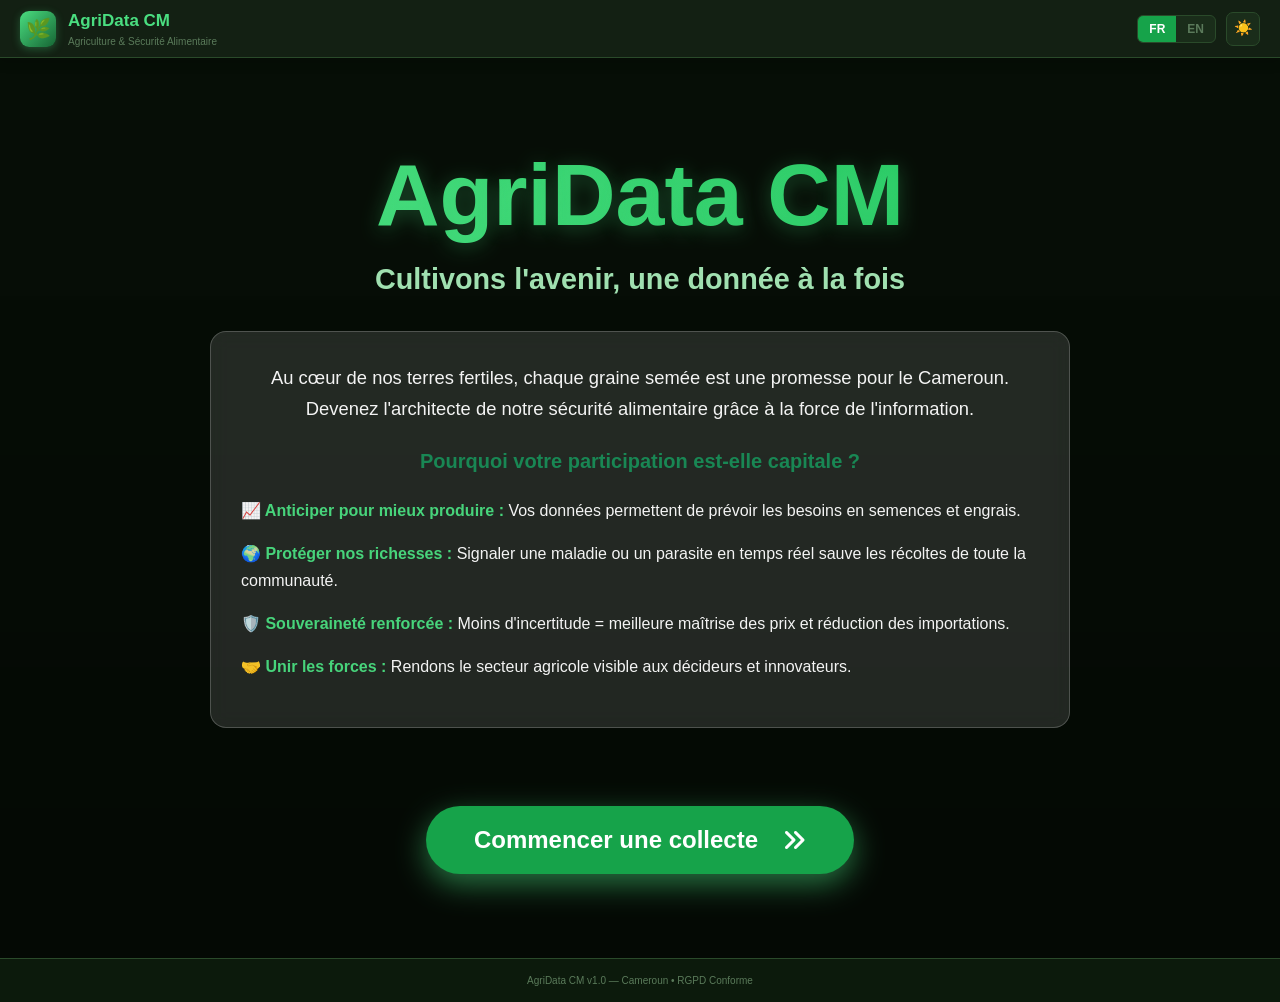
==== commit bdb6de16: "feat: update web site icon" ====
--- a/templates/index.html
+++ b/templates/index.html
@@ -10,11 +10,12 @@
     <link rel="stylesheet" href="https://cdnjs.cloudflare.com/ajax/libs/font-awesome/6.5.1/css/all.min.css">
     
     <!-- Favicon -->
-    <link rel="icon" type="image/png" href="favicon/favicon-96x96.png" sizes="96x96" />
-    <link rel="icon" type="image/svg+xml" href="favicon/favicon.svg" />
-    <link rel="shortcut icon" href="favicon/favicon.ico" />
-    <link rel="apple-touch-icon" sizes="180x180" href="favicon/apple-touch-icon.png" />
-    <link rel="manifest" href="favicon/site.webmanifest" />
+    <link rel="icon" type="image/png" href="/static/favicon/favicon-96x96.png" sizes="96x96" />
+    <link rel="icon" type="image/svg+xml" href="/static/favicon/favicon.svg" />
+    <link rel="shortcut icon" href="/static/favicon/favicon.ico" />
+    <link rel="apple-touch-icon" sizes="180x180" href="/static/favicon/apple-touch-icon.png" />
+    <meta name="apple-mobile-web-app-title" content="AgriData CM" />
+    <link rel="manifest" href="/static/favicon/site.webmanifest" />
 
     <link rel="stylesheet" href="/static/css/style.css">
     <style>
@@ -243,7 +244,7 @@
     <!-- Video background -->
     <div class="video-bg-container">
         <video autoplay loop muted playsinline>
-            <source src="video.mp4" type="video/mp4">
+            <source src="/static/video.mp4" type="video/mp4">
             Votre navigateur ne supporte pas la vidéo.
         </video>
     </div>
@@ -293,39 +294,68 @@
     <script>
       const API = '';  // même origine
 
-// ── i18n ─────────────────────────────────────────────────────────────────────
-const LANG = {
-  fr: {
-    s_collect:'COLLECTE', s_analyse:'ANALYSE',
-    nav_dashboard:'Tableau de bord', nav_producteur:'Producteur',
-    nav_parcelle:'Parcelle & GPS', nav_phyto:'Phytosanitaire',
-    nav_marche:'Prix Marché', nav_climat:'Climatologie',
-    nav_analyse:'Analyses Stat.', nav_donnees:'Données', nav_export:'Exporter',
-    t_dashboard:'Tableau de bord', sub_dashboard:'Vue d\'ensemble — Région Centre, Cameroun',
-    t_producteur:'Fiche Producteur', sub_producteur:'Recensement des producteurs agricoles',
-    sync_ok:'Tout synchronisé ✓', sync_pending:'enreg. en attente',
-  },
-  en: {
-    s_collect:'DATA COLLECTION', s_analyse:'ANALYSIS',
-    nav_dashboard:'Dashboard', nav_producteur:'Farmer',
-    nav_parcelle:'Plot & GPS', nav_phyto:'Phytosanitary',
-    nav_marche:'Market Price', nav_climat:'Climatology',
-    nav_analyse:'Stat. Analysis', nav_donnees:'Data', nav_export:'Export',
-    t_dashboard:'Dashboard', sub_dashboard:'Overview — Centre Region, Cameroon',
-    t_producteur:'Farmer Profile', sub_producteur:'Agricultural producer census',
-    sync_ok:'All synced ✓', sync_pending:'records pending',
-  }
-};
+// ============================ CONF LANG======================
+const SPACE_URL = "https://prad-sonkeng-mon-modele-traduction-fr-en-fpq.hf.space";
+
 let currentLang = 'fr';
 
-function setLang(l) {
-  currentLang = l;
-  document.querySelectorAll('.lang-btn').forEach(b => b.classList.remove('active'));
-  document.querySelectorAll('.lang-btn').forEach(b => { if(b.textContent===l.toUpperCase()) b.classList.add('active'); });
-  document.querySelectorAll('[data-i18n]').forEach(el => {
-    const k = el.getAttribute('data-i18n');
-    if (LANG[l][k]) el.textContent = LANG[l][k];
-  });
+// ============================ TRADUCTION IA ==================
+async function translateWithAI(text) {
+    if (!text || text.trim().length < 2) return text;
+    try {
+        const reponse = await fetch(`${SPACE_URL}/run/predict`, {
+            method: "POST",
+            headers: {"Content-Type": "application/json" },
+            body: JSON.stringify({
+            data: [text, "French", "English"]
+            })
+        });
+        const result = await response.json();
+        
+        if (result.data && Array.isArray(result.data) && result.data[0]) {
+            return result.data[0],trim();
+        }
+        return result.data ? String(result.data).trim() : text;
+    } catch (error) {
+        console.warn("⚠️ Traduction IA échouée :", error);
+        return text;
+    }
+}
+
+// ====================CHANGEMENT DE LANGUE ==============
+async function setLang(l) {
+    currentLang = l;
+    //Mise à jour des boutons
+    document.querySelectorAll('.lang-btn').forEach (btn => {
+        btn.classList.toggle('active', btn.textContent === l.toUpperCase());
+    });
+    
+    if (l === 'fr') {
+        //retour au francais
+        localisation.reload();
+        return;
+    }
+    
+    //traduction
+    console.log("🌐 Traduction automatique vers EN eb cours... ");
+    
+    const elemnets = document.querySelectorAll ('h1, h2, h3, h4, p, span, button, a, label, td, th, li, .text, [class*="title"], [class*="label"], [placeholder]');
+    for (const el of elements) {
+        if(el.children.length > 0) continue; //ignore les éléments qui contiennent d'autres éléments
+        const originalText = el.dataset.original || el.textContent.trim();
+        
+        if(!el.dataset.original) {
+            el.dataset.original = originalText;
+        }
+        
+        if(originalText.length > 2) {
+            const translated = await translateWithAI(originalText);
+            if(translated && translated !== originalText) {
+                el.textContent = translated;
+            }
+        }
+    }
+    console.log("✅ Traduction automatique terminée !");
 }
 
 // ── Theme ─────────────────────────────────────────────────────────────────────
@@ -346,6 +376,21 @@
   _toastTimer = setTimeout(() => t.classList.remove('show'), 3000);
 }
 
+// ── INIT ──────────────────────────────────────────────────────────────────────
+document.addEventListener('DOMContentLoaded', () => {
+  // Rafraîchissement sync toutes les 30s
+  setInterval(loadSyncStatus, 30000);
+  // Active le bouton FR par défaut
+  document.querySelectorAll('.lang-btn').forEach(btn => {
+    if (btn.textContent === 'FR') btn.classList.add('active');
+    
+    btn.addeEventListener('click',  () => {
+    const lang = btn.textContent.toLowerCase();
+    setLang(lang);
+    });
+  });
+});
+
     </script>
 </body>
 </html>
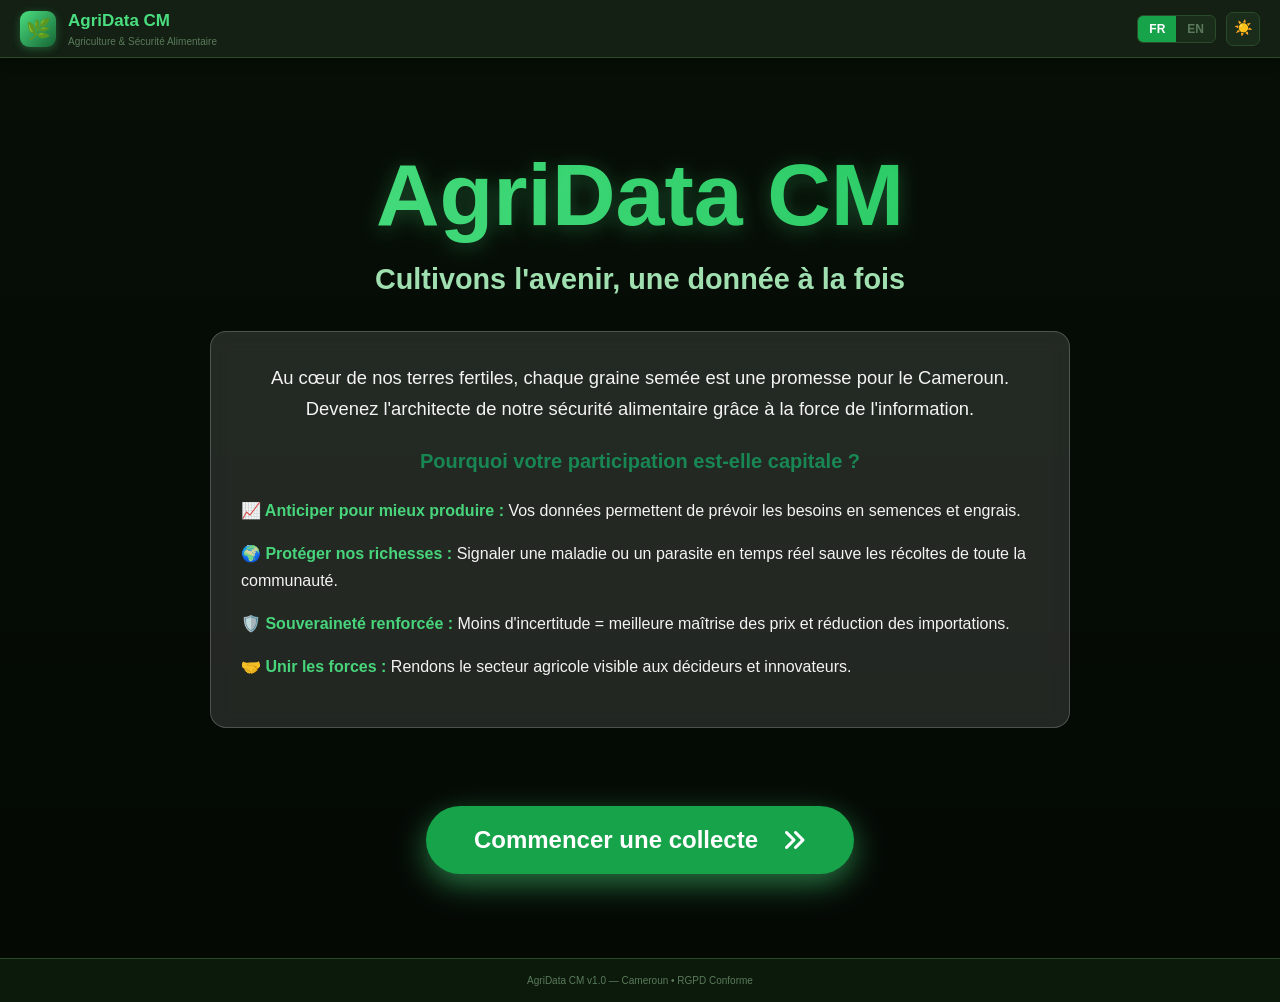
==== commit fafea660: "feat: update event fr-en" ====
--- a/templates/index.html
+++ b/templates/index.html
@@ -339,9 +339,9 @@
     //traduction
     console.log("🌐 Traduction automatique vers EN eb cours... ");
     
-    const elemnets = document.querySelectorAll ('h1, h2, h3, h4, p, span, button, a, label, td, th, li, .text, [class*="title"], [class*="label"], [placeholder]');
+    const elemnets = document.querySelectorAll ('h1, h2, h3, h4, h5, p, div, div, span, button, a, label, td, th, li, .text, [class*="title"], [class*="label"], [class*="text"], [placeholder], strong, option');
     for (const el of elements) {
-        if(el.children.length > 0) continue; //ignore les éléments qui contiennent d'autres éléments
+        if(el.children.length > 0) && !el.classList.contains('lang-toggle')) continue; //ignore les éléments qui contiennent d'autres éléments
         const originalText = el.dataset.original || el.textContent.trim();
         
         if(!el.dataset.original) {
@@ -381,14 +381,8 @@
   // Rafraîchissement sync toutes les 30s
   setInterval(loadSyncStatus, 30000);
   // Active le bouton FR par défaut
-  document.querySelectorAll('.lang-btn').forEach(btn => {
-    if (btn.textContent === 'FR') btn.classList.add('active');
-    
-    btn.addeEventListener('click',  () => {
-    const lang = btn.textContent.toLowerCase();
-    setLang(lang);
-    });
-  });
+  console.log("✅ Language system chargé");
+    // setLang('fr'); // déjà en FR au chargement
 });
 
     </script>
